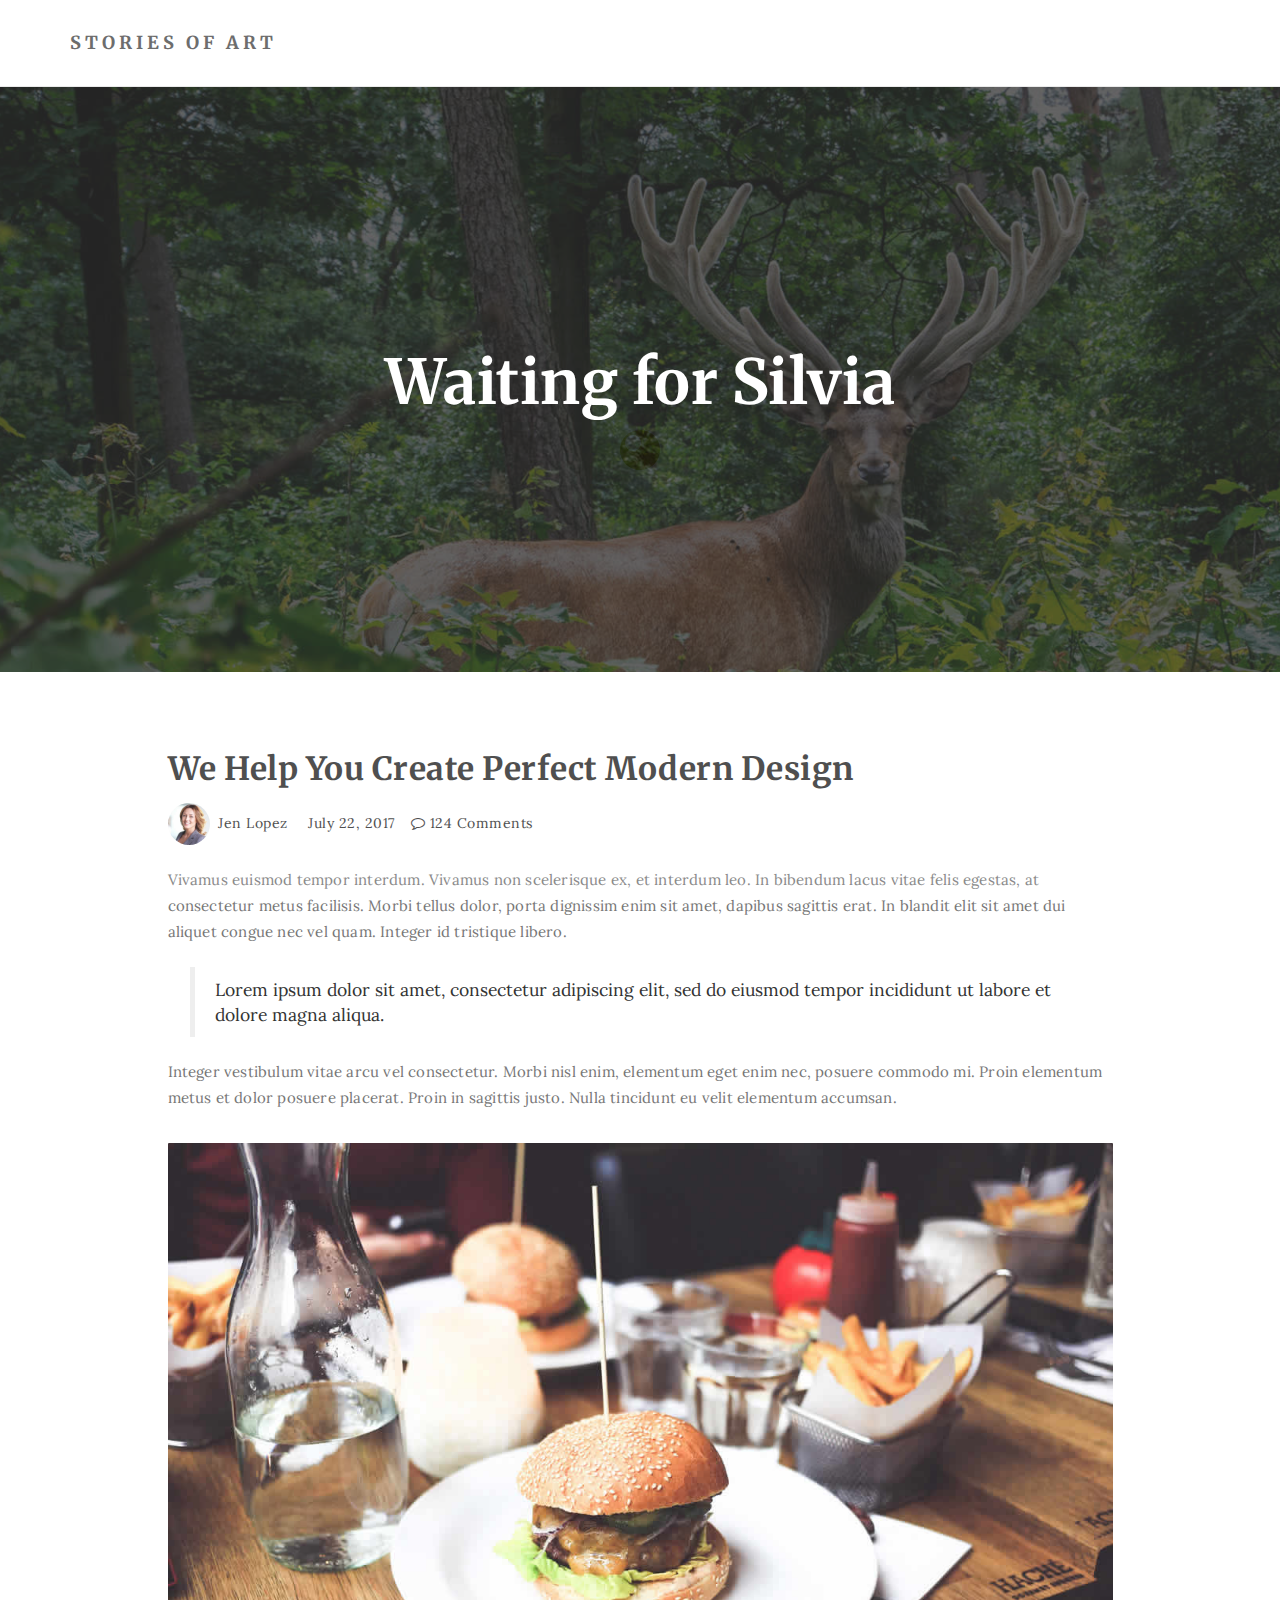
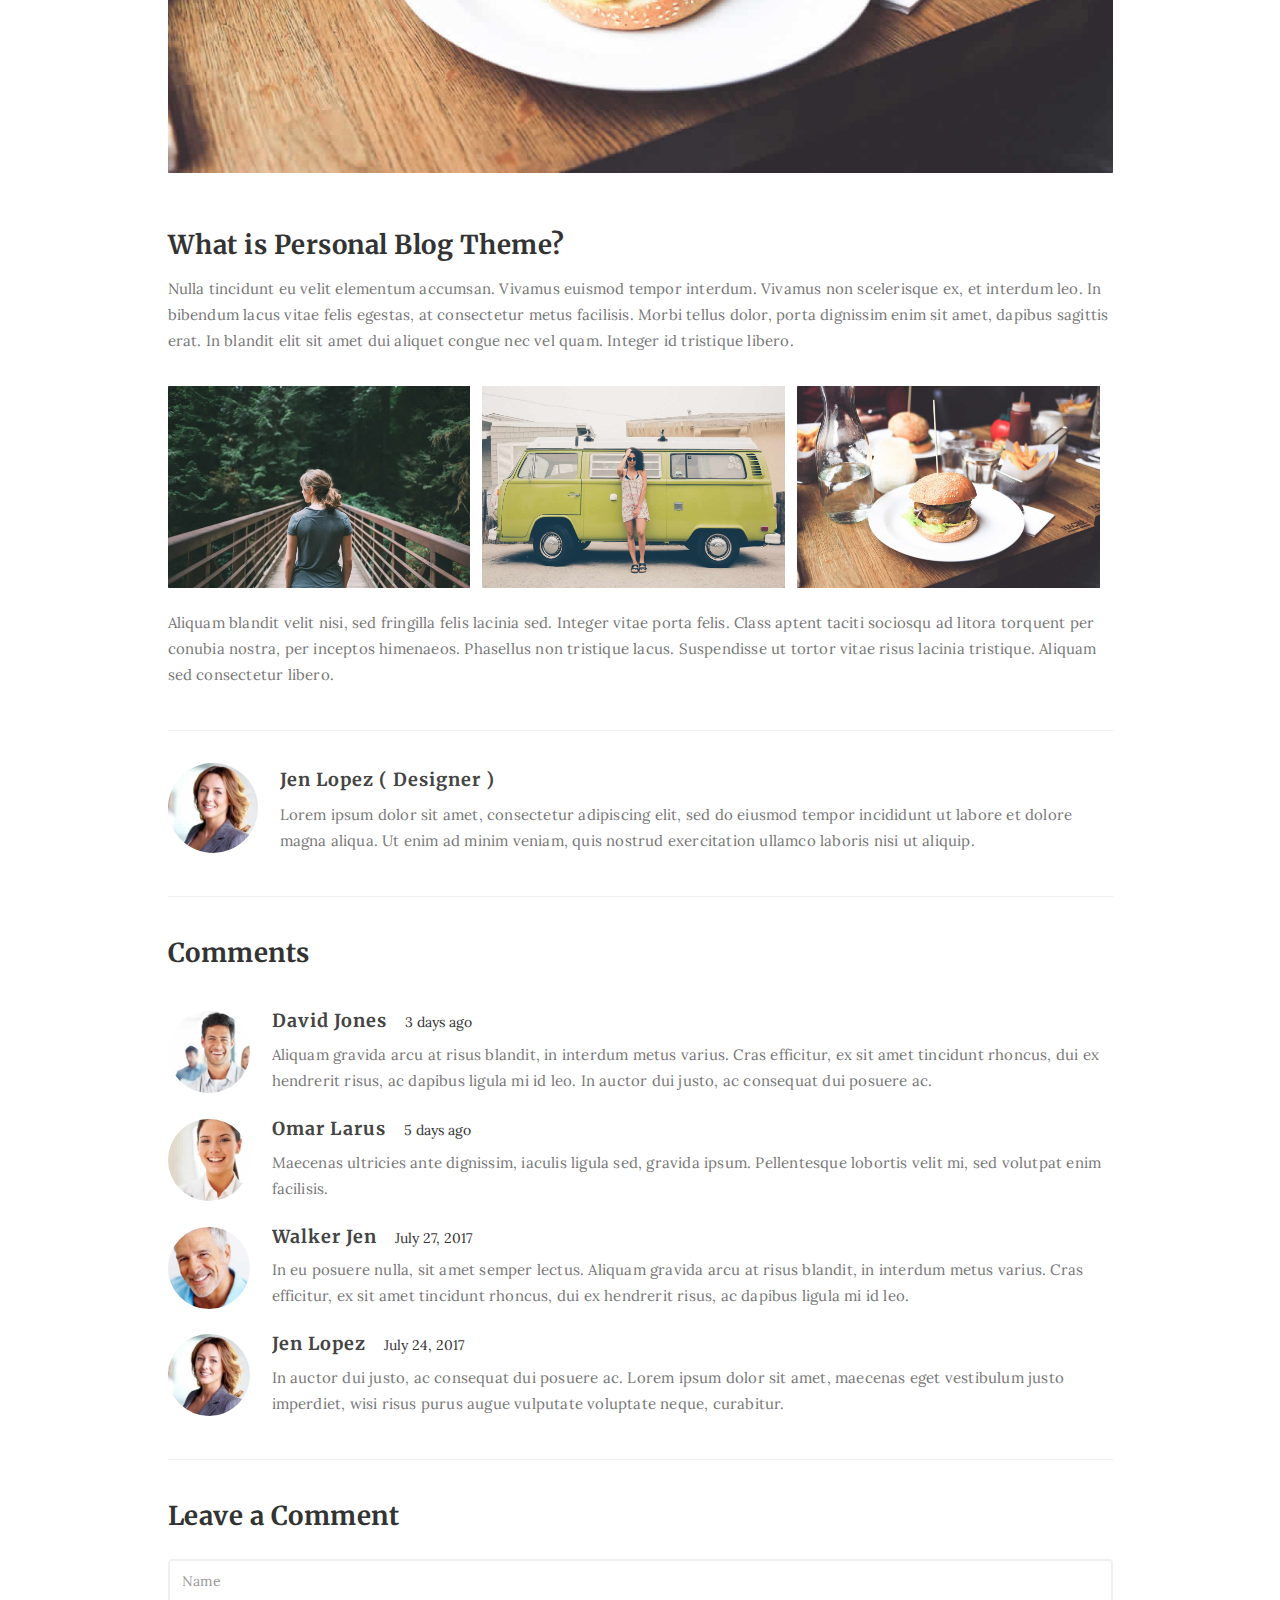
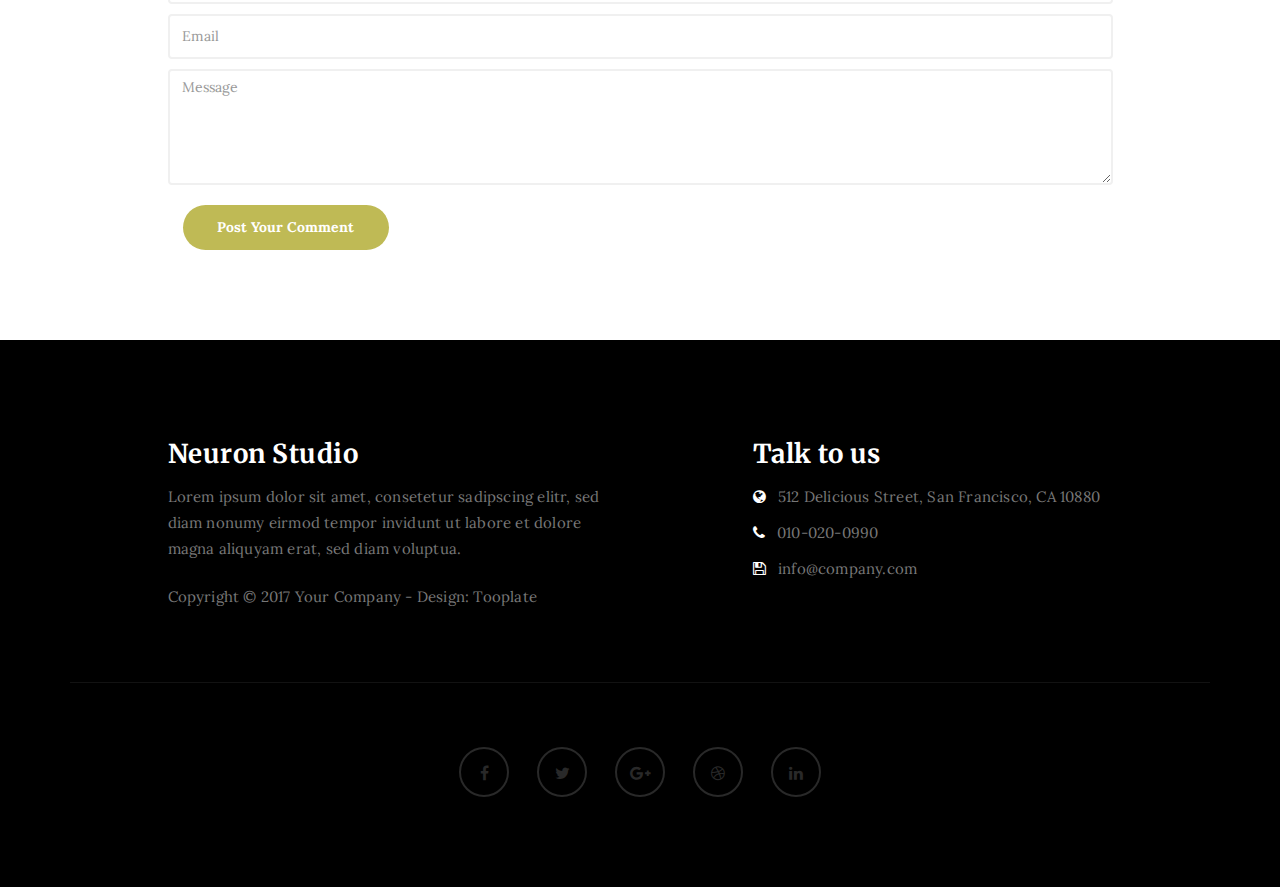
==== waiting-for-silvia.html @ 5ae66670 "Add files via upload" ====
<!DOCTYPE html>
<html lang="en">
<head>

    <meta charset="UTF-8">
    <meta http-equiv="X-UA-Compatible" content="IE=Edge">
    <meta name="description" content="">
    <meta name="keywords" content="painting, art, stories of art, oil painting, acrylic">
    <meta name="author" content="">
    <meta name="viewport" content="width=device-width, initial-scale=1, maximum-scale=1">

    <title>Stories of art - Painting</title>

    <link rel="stylesheet" href="css/bootstrap.min.css">
    <link rel="stylesheet" href="css/font-awesome.min.css">

    <!-- Main css -->
    <link rel="stylesheet" href="css/style.css">
    <link href="https://fonts.googleapis.com/css?family=Lora|Merriweather:300,400" rel="stylesheet">

</head>
<body>

<!-- PRE LOADER -->

<div class="preloader">
    <div class="sk-spinner sk-spinner-wordpress">
        <span class="sk-inner-circle"></span>
    </div>
</div>

<!-- Navigation section  -->

<div class="navbar navbar-default navbar-static-top" role="navigation">
    <div class="container">

        <div class="navbar-header">
            <button class="navbar-toggle" data-toggle="collapse" data-target=".navbar-collapse">
                <span class="icon icon-bar"></span>
                <span class="icon icon-bar"></span>
                <span class="icon icon-bar"></span>
            </button>
            <a href="index.html" class="navbar-brand">Stories of art</a>
        </div>
        <!--
       <div class="collapse navbar-collapse">
           <ul class="nav navbar-nav navbar-right">
               <li class="active"><a href="index.html">Home</a></li>
               <li><a href="about.html">About</a></li>
               <li><a href="gallery.html">Gallery</a></li>
               <li><a href="contact.html">Contact</a></li>
           </ul>
       </div>
         -->
    </div>
</div>

<!-- Home Section -->

<section id="home" class="main-single-post parallax-section painting-1-image">
    <div class="overlay"></div>
    <div class="container">
        <div class="row">

            <div class="col-md-12 col-sm-12">
                <h1>Waiting for Silvia</h1>
            </div>

        </div>
    </div>
</section>

<!-- Blog Single Post Section -->

<section id="blog-single-post">
    <div class="container">
        <div class="row">

            <div class="col-md-offset-1 col-md-10 col-sm-12">
                <div class="blog-single-post-thumb">


                    <div class="blog-post-title">
                        <h2>We Help You Create Perfect Modern Design</a></h2>
                    </div>

                    <div class="blog-post-format">
                        <span><a href="#"><img src="images/author-image1.jpg" class="img-responsive img-circle"> Jen Lopez</a></span>
                        <span><i class="fa fa-date"></i> July 22, 2017</span>
                        <span><a href="#"><i class="fa fa-comment-o"></i> 124 Comments</a></span>
                    </div>

                    <div class="blog-post-des">
                        <p>Vivamus euismod tempor interdum. Vivamus non scelerisque ex, et interdum leo. In bibendum lacus vitae felis egestas, at consectetur metus facilisis. Morbi tellus dolor, porta dignissim enim sit amet, dapibus sagittis erat. In blandit elit sit amet dui aliquet congue nec vel quam. Integer id tristique libero.</p>
                        <blockquote>Lorem ipsum dolor sit amet, consectetur adipiscing elit, sed do eiusmod tempor incididunt ut labore et dolore magna aliqua. </blockquote>
                        <p>Integer vestibulum vitae arcu vel consectetur. Morbi nisl enim, elementum eget enim nec, posuere commodo mi. Proin elementum metus et dolor posuere placerat. Proin in sagittis justo. Nulla tincidunt eu velit elementum accumsan.</p>

                        <div class="blog-post-image">
                            <img src="images/blog-image3.jpg" class="img-responsive" alt="Blog Image 3">
                        </div>

                        <h3>What is Personal Blog Theme?</h3>
                        <p>Nulla tincidunt eu velit elementum accumsan. Vivamus euismod tempor interdum. Vivamus non scelerisque ex, et interdum leo. In bibendum lacus vitae felis egestas, at consectetur metus facilisis. Morbi tellus dolor, porta dignissim enim sit amet, dapibus sagittis erat. In blandit elit sit amet dui aliquet congue nec vel quam. Integer id tristique libero.</p>
                    </div>



                    <div class="blog-single-post-image">
                        <div class="col-md-4 col-sm-4">
                            <img src="images/blog-image1.jpg" class="img-responsive" alt="Blog Image 1">
                        </div>
                        <div class="col-md-4 col-sm-4">
                            <img src="images/blog-image2.jpg" class="img-responsive" alt="Blog Image 2">
                        </div>
                        <div class="col-md-4 col-sm-4">
                            <img src="images/blog-image3.jpg" class="img-responsive" alt="Blog Image 3">
                        </div>
                    </div>
                    <p>Aliquam blandit velit nisi, sed fringilla felis lacinia sed. Integer vitae porta felis. Class aptent taciti sociosqu ad litora torquent per conubia nostra, per inceptos himenaeos. Phasellus non tristique lacus. Suspendisse ut tortor vitae risus lacinia tristique. Aliquam sed consectetur libero.</p>

                    <div class="blog-author">
                        <div class="media">
                            <div class="media-object pull-left">
                                <img src="images/author-image1.jpg" class="img-circle img-responsive" alt="blog">
                            </div>
                            <div class="media-body">
                                <h3 class="media-heading"><a href="#">Jen Lopez ( Designer )</a></h3>
                                <p>Lorem ipsum dolor sit amet, consectetur adipiscing elit, sed do eiusmod tempor incididunt ut labore et dolore magna aliqua. Ut enim ad minim veniam, quis nostrud exercitation ullamco laboris nisi ut aliquip.</p>
                            </div>
                        </div>
                    </div>

                    <div class="blog-comment">
                        <h3>Comments</h3>
                        <div class="media">
                            <div class="media-object pull-left">
                                <img src="images/comment-image1.jpg" class="img-responsive img-circle" alt="Blog Image 11">
                            </div>
                            <div class="media-body">
                                <h3 class="media-heading">David Jones</h3>
                                <span>3 days ago</span>
                                <p>Aliquam gravida arcu at risus blandit, in interdum metus varius. Cras efficitur, ex sit amet tincidunt rhoncus, dui ex hendrerit risus, ac dapibus ligula mi id leo. In auctor dui justo, ac consequat dui posuere ac.</p>
                            </div>
                        </div>
                        <div class="media">
                            <div class="media-object pull-left">
                                <img src="images/comment-image2.jpg" class="img-responsive img-circle" alt="Blog Image 22">
                            </div>
                            <div class="media-body">
                                <h3 class="media-heading">Omar Larus</h3>
                                <span>5 days ago</span>
                                <p>Maecenas ultricies ante dignissim, iaculis ligula sed, gravida ipsum. Pellentesque lobortis velit mi, sed volutpat enim facilisis.</p>
                            </div>
                        </div>
                        <div class="media">
                            <div class="media-object pull-left">
                                <img src="images/author-image2.jpg" class="img-responsive img-circle" alt="Blog Image 33">
                            </div>
                            <div class="media-body">
                                <h3 class="media-heading">Walker Jen</h3>
                                <span>July 27, 2017</span>
                                <p>In eu posuere nulla, sit amet semper lectus. Aliquam gravida arcu at risus blandit, in interdum metus varius. Cras efficitur, ex sit amet tincidunt rhoncus, dui ex hendrerit risus, ac dapibus ligula mi id leo.</p>
                            </div>
                        </div>
                        <div class="media">
                            <div class="media-object pull-left">
                                <img src="images/author-image1.jpg" class="img-responsive img-circle" alt="Blog Image 44">
                            </div>
                            <div class="media-body">
                                <h3 class="media-heading">Jen Lopez</h3>
                                <span>July 24, 2017</span>
                                <p>In auctor dui justo, ac consequat dui posuere ac. Lorem ipsum dolor sit amet, maecenas eget vestibulum justo imperdiet, wisi risus purus augue vulputate voluptate neque, curabitur.</p>
                            </div>
                        </div>
                    </div>

                    <div class="blog-comment-form">
                        <h3>Leave a Comment</h3>
                        <form action="#" method="post">
                            <input type="text" class="form-control" placeholder="Name" name="name" required>
                            <input type="email" class="form-control" placeholder="Email" name="email" required>
                            <textarea name="message" rows="5" class="form-control" id="message" placeholder="Message" message="message" required="required"></textarea>
                            <div class="col-md-3 col-sm-4">
                                <input name="submit" type="submit" class="form-control" id="submit" value="Post Your Comment">
                            </div>
                        </form>
                    </div>
                </div>
            </div>
        </div>
</section>

<!-- Footer Section -->

<footer>
    <div class="container">
        <div class="row">

            <div class="col-md-5 col-md-offset-1 col-sm-6">
                <h3>Neuron Studio</h3>
                <p>Lorem ipsum dolor sit amet, consetetur sadipscing elitr, sed diam nonumy eirmod tempor invidunt ut labore et dolore magna aliquyam erat, sed diam voluptua.</p>
                <div class="footer-copyright">
                    <p>Copyright &copy; 2017 Your Company - Design: Tooplate</p>
                </div>
            </div>

            <div class="col-md-4 col-md-offset-1 col-sm-6">
                <h3>Talk to us</h3>
                <p><i class="fa fa-globe"></i> 512 Delicious Street, San Francisco, CA 10880</p>
                <p><i class="fa fa-phone"></i> 010-020-0990</p>
                <p><i class="fa fa-save"></i> info@company.com</p>
            </div>

            <div class="clearfix col-md-12 col-sm-12">
                <hr>
            </div>

            <div class="col-md-12 col-sm-12">
                <ul class="social-icon">
                    <li><a href="#" class="fa fa-facebook"></a></li>
                    <li><a href="#" class="fa fa-twitter"></a></li>
                    <li><a href="#" class="fa fa-google-plus"></a></li>
                    <li><a href="#" class="fa fa-dribbble"></a></li>
                    <li><a href="#" class="fa fa-linkedin"></a></li>
                </ul>
            </div>

        </div>
    </div>
</footer>

<!-- Back top -->
<a href="#back-top" class="go-top"><i class="fa fa-angle-up"></i></a>

<!-- SCRIPTS -->

<script src="js/jquery.js"></script>
<script src="js/bootstrap.min.js"></script>
<script src="js/jquery.parallax.js"></script>
<script src="js/custom.js"></script>

</body>
</html>
---- css/style.css ----
/*

Template 2085 Neuron

http://www.tooplate.com/view/2085-neuron

*/

body {
		background: #ffffff;
    font-family: 'Lora', serif;
    font-style: normal;
		font-weight: 300;
    overflow-x: hidden;
}


/*---------------------------------------
    Typorgraphy              
-----------------------------------------*/

h1,h2,h3,h4,h5,h6 {
  font-family: 'Merriweather', serif;
  font-style: normal;
  font-weight: bold;
  letter-spacing: 0.5px;
}

h1 {
    font-size: 62px;
    padding-bottom: 14px;
    margin-bottom: 0px;
}

h2 {
  font-size: 32px;
}

h2,h3 {
  padding-bottom: 6px;
}

h3 {
  font-size: 26px;
}

h4 {
  color: #666;
  font-size: 12px;
  font-weight: normal;
  letter-spacing: 2px;
}

p {
    color: #777;
    font-size: 15px;
    font-weight: 300;
    line-height: 26px;
    letter-spacing: 0.2px;
}

.btn-success:focus {
  background-color: #000;
  border-color: transparent;
}


/*---------------------------------------
    General               
-----------------------------------------*/

html{
  -webkit-font-smoothing: antialiased;
}

a {
  color: #4d638c;
  -webkit-transition: 0.5s;
  -o-transition: 0.5s;
  transition: 0.5s;
  text-decoration: none !important;
}
a:hover, a:active, a:focus {
  color: #4d638c;
  outline: none;
}

* {
  -webkit-box-sizing: border-box;
  -moz-box-sizing: border-box;
  box-sizing: border-box;
}

*:before,
*:after {
  -webkit-box-sizing: border-box;
  -moz-box-sizing: border-box;
  box-sizing: border-box;
}

#about, 
#gallery,
#contact,
#blog, 
#blog-single-post {
  padding-top: 60px;
  padding-bottom: 80px;
}

.main-about,
.main-single-post,
.main-gallery,
.main-contact {
  height: 65vh;
}

.overlay {
  background: rgba(0,0,0,0.7 );
  width: 100%;
  height: 100vh;
  position: absolute;
  top: 0;
  left: 0;
  right: 0;
  bottom: 0;
}

.parallax-section {
  background-attachment: fixed !important;
  background-size: cover !important;
  overflow: hidden;
}


/*---------------------------------------
    Preloader section              
-----------------------------------------*/

.preloader {
  position: fixed;
  top: 0;
  left: 0;
  width: 100%;
  height: 100%;
  z-index: 99999;
  display: flex;
  flex-flow: row nowrap;
  justify-content: center;
  align-items: center;
  background: none repeat scroll 0 0 #ffffff;
}

.sk-spinner-wordpress.sk-spinner {
  background-color: #bfba55;
  width: 40px;
  height: 40px;
  border-radius: 40px;
  position: relative;
  -webkit-animation: sk-innerCircle 1s linear infinite;
  animation: sk-innerCircle 1s linear infinite; 
}

.sk-spinner-wordpress .sk-inner-circle {
  display: block;
  background-color: #ffffff;
  width: 16px;
  height: 16px;
  position: absolute;
  border-radius: 8px;
  top: 5px;
  left: 5px; 
}

@-webkit-keyframes sk-innerCircle {
  0% {
    -webkit-transform: rotate(0);
            transform: rotate(0); }

  100% {
    -webkit-transform: rotate(360deg);
            transform: rotate(360deg); } }

@keyframes sk-innerCircle {
  0% {
    -webkit-transform: rotate(0);
            transform: rotate(0); }

  100% {
    -webkit-transform: rotate(360deg);
            transform: rotate(360deg); } }



/*---------------------------------------
    Main Navigation             
-----------------------------------------*/

.navbar-default {
    background: #ffffff;
    margin: 0 !important;
    padding: 18px 0;
}

.navbar-default .navbar-brand {
  color: #555;
  font-family: 'Merriweather', serif;
  font-weight: bold;
  text-transform: uppercase;
  letter-spacing: 4px;
  margin: 0;
}

.navbar-default .navbar-nav li a {
    color: #777;
    font-size: 16px;
    letter-spacing: 1px;
    -webkit-transition: all 0.4s ease-in-out;
    transition: all 0.4s ease-in-out;
    padding-right: 22px;
    padding-left: 22px;
}

.navbar-default .navbar-nav > li a:hover {
    color: #bfba55 !important;
}

.navbar-default .navbar-nav > li > a:hover,
.navbar-default .navbar-nav > li > a:focus {
    color: #606066;
    background-color: transparent;
}

.navbar-default .navbar-nav li a:hover,
 .navbar-default .navbar-nav .active > a {
    color: #bfba55;
  }

.navbar-default .navbar-nav > .active > a,
.navbar-default .navbar-nav > .active > a:hover,
.navbar-default .navbar-nav > .active > a:focus {
    color: #bfba55;
    background-color: transparent;
}

.navbar-default .navbar-toggle {
     border: none;
     padding-top: 10px;
  }

.navbar-default .navbar-toggle .icon-bar {
    background: #bfba55;
    border-color: transparent;
  }

.navbar-default .navbar-toggle:hover,
.navbar-default .navbar-toggle:focus { 
  background-color: transparent;
}



/*---------------------------------------
    Home section              
-----------------------------------------*/

#home {
    background-size: cover;
    background-position: center center;
    color: #ffffff;
    display: -webkit-box;
    display: -webkit-flex;
     display: -ms-flexbox;
    display: flex;
    -webkit-box-align: center;
    -webkit-align-items: center;
    -ms-flex-align: center;
     align-items: center;
    position: relative;
    text-align: center;
}

.main-home {
  background: url('../images/home-bg.jpeg') no-repeat;
  height: 100vh;
}

.main-about {
  background: url('../images/about-bg.jpg') no-repeat;
}

.main-single-post {
  background: url('../images/single-post-bg.jpg') no-repeat;
}

.main-gallery {
  background: url('../images/gallery-bg.jpg') no-repeat;
}

.main-contact {
  background: url('../images/contact-bg.jpg') no-repeat;
}

#particles-js {
  position: absolute;
  width: 100%;
  height: 100vh;
  top: 0;
  left: 0;
}

#home h4 {
  color: #bfba55;
}

#home .btn {
  background: #ffffff;
  border: 2px solid #ffffff;
  border-radius: 100px;
  color: #444;
  font-family: 'Merriweather', serif;
  font-size: 10px;
  font-weight: bold;
  letter-spacing: 2px;
  text-transform: uppercase;
  padding: 13px 22px;
  margin-top: 42px;
  transition: all 0.4s ease-in-out;
}

#home .btn:hover {
  background: transparent;
  border-color: #ffffff;
  color: #ffffff;
}



/*---------------------------------------
   About section              
-----------------------------------------*/

#about .col-md-6 {
  padding-top: 22px;
  padding-bottom: 32px;
}

#about .col-md-6 img {
  padding: 22px 0px 22px 22px;
}

#about .col-md-4 {
  padding-bottom: 32px;
}

#about .col-md-4 img {
  padding-top: 12px;
}



/*---------------------------------------
   Gallery section              
-----------------------------------------*/

#gallery span {
  display: block;
  padding-bottom: 32px;
}

#gallery .col-md-6 {
  padding-left: 0px;
  padding-right: 0px;
}

#gallery .gallery-thumb {
  background-color: #ffffff;
  box-shadow: 0px 1px 2px 0px rgba(90, 91, 95, 0.15);
  cursor: pointer;
  display: block;
  position: relative;
  top: 0px;
  transition: all 0.4s ease-in-out;
}

#gallery .gallery-thumb:hover {
  box-shadow: 0px 16px 22px 0px rgba(90, 91, 95, 0.3);
  top: -5px;
}

#gallery .gallery-thumb img {
  width: 100%;
}

#gallery .col-md-12 p {
  padding-top: 22px;
  text-align: center;
}



/*---------------------------------------
   Contact section              
-----------------------------------------*/

#contact .col-md-4 {
  padding-left: 0px;
}

#contact .col-md-12 {
  padding-left: 0;
}

#contact form {
  padding-top: 32px;
}

#contact .form-control {
  border: 2px solid #f0f0f0;
  box-shadow: none;
  margin-top: 10px;
  margin-bottom: 10px;
  transition: all 0.4s ease-in-out;
}

#contact .form-control:hover {
  border-color: #555;
}

#contact input {
  height: 50px;
}

#contact input[type="submit"] {
  background: #bfba55;
  border-radius: 100px;
  border: none;
  color: #ffffff;
  font-weight: bold;
  transition: all 0.4s ease-in-out;
}

#contact input[type="submit"]:hover {
  background: #333;
}



/*---------------------------------------
   Blog section              
-----------------------------------------*/

.blog-post-thumb {
  border-bottom: 1px solid #f0f0f0;
  padding-top: 32px;
  padding-bottom: 62px;
  margin-bottom: 32px;
}

.blog-post-thumb:last-child {
  border-bottom: 0px;
  padding-bottom: 32px;
  margin-bottom: 0px;
}

.blog-post-image,
.blog-post-video {
  padding-top: 22px;
  padding-bottom: 22px;
  width: 100%;
}

#about img,
.blog-post-image img {
  border-radius: 1px;
}

.blog-post-title a {
  color: #222;
}

.blog-post-title a:hover {
  color: #bfba55;
}

.blog-post-format {
  padding-bottom: 22px;
}

.blog-post-format span {
  letter-spacing: 0.5px;
  padding-right: 12px;
}

.blog-post-format span a {
  color: #333;
}

.blog-post-format span img {
  display: inline-block;
  width: 42px;
  margin-right: 4px;
}

.blog-post-des blockquote {
  margin: 22px;
}

.blog-post-des .btn {
  border-radius: 100px;
  color: #777;
  font-weight: bold;
  letter-spacing: 1px;
  padding: 14px 28px;
  margin-top: 26px;
  transition: all 0.4s ease-in-out;
}

.blog-post-des .btn:hover {
  background: #bfba55;
  border-color: transparent;
  color: #ffffff;
}

.blog-author {
  border-top: 1px solid #f0f0f0;
  border-bottom: 1px solid #f0f0f0;
  padding-top: 32px;
  padding-bottom: 32px;
  margin-top: 42px;
  margin-bottom: 42px;
}

.blog-author .media img {
  display: inline-block;
  width: 90px;
  margin-right: 12px;
}

.blog-author .media a,
.blog-comment .media h3 {
  color: #444;
  font-size: 18px;
  letter-spacing: 1px;
}

.blog-comment {
  border-bottom: 1px solid #f0f0f0;
  padding-bottom: 32px;
  margin-bottom: 42px;
}

.blog-comment .media:nth-child(2) {
  padding-top: 22px;
}

.blog-comment .media img {
  width: 82px;
  margin-right: 12px;
}

.blog-comment .media h3 {
  display: inline-block;
  padding-right: 14px;
}


.blog-comment-form h3 {
  padding-bottom: 18px;
}

#about .col-md-6, #about .col-md-4,
.blog-comment-form .col-md-4 {
  padding-left: 0px;
}

.blog-comment-form .form-control {
  box-shadow: none;
  border: 2px solid #f0f0f0;
  margin-top: 10px;
  margin-bottom: 10px;
  transition: all 0.4s ease-in-out;
}

.blog-comment-form .form-control:hover {
  border-color: #555;
}

.blog-comment-form input {
  height: 45px;
}

.blog-comment-form input[type="submit"] {
  background: #bfba55;
  border-radius: 100px;
  border: none;
  color: #ffffff;
  font-weight: bold;
  transition: all 0.4s ease-in-out;
}

.blog-comment-form input[type="submit"]:hover {
  background: #333;
  border-color: transparent;
  color: #ffffff;
}



/*---------------------------------------
   Blog Single Post section              
-----------------------------------------*/

#blog-single-post .blog-single-post-image {
  padding-top: 22px;
}

#blog-single-post .blog-single-post-image .col-md-4 {
  padding-left: 0px;
  padding-right: 0px;
  padding-bottom: 22px;
}

#blog-single-post .blog-single-post-image img {
  border-radius: 1px;
  padding-right: 12px;
}

#blog-single-post .blog-post-des h3 {
  padding-top: 16px;
}



/*---------------------------------------
   Footer section              
-----------------------------------------*/

footer {
    background: #000;
    color: #ffffff;
    padding: 80px 0px;
    position: relative;
}

footer .col-md-4 .fa {
  color: #ffffff;
  padding-right: 8px;
}

footer hr {
  border-color: #121212;
  margin-top: 62px;
  margin-bottom: 42px;
}

footer .footer-copyright {
  padding-top: 12px;
}



/* Back top */
.go-top {
  background-color: #ffffff;
  box-shadow: 1px 1.732px 12px 0px rgba( 0, 0, 0, .14 ), 1px 1.732px 3px 0px rgba( 0, 0, 0, .12 );
  transition : all 1s ease;
  bottom: 2em;
  right: 2em;
  color: #333;
  font-size: 24px;
  display: none;
  position: fixed;
  text-decoration: none;
  width: 40px;
  height: 40px;
  line-height: 38px;
  text-align: center;
  border-radius: 100%;
}

.go-top:hover {
    background: #bfba55;
    color: #ffffff;
}



/*---------------------------------------
   Social icon             
-----------------------------------------*/

.social-icon {
    position: relative;
    padding: 0;
    margin: 0;
    text-align: center;
}

.social-icon li {
    display: inline-block;
    list-style: none;
}

.social-icon li a {
    border: 2px solid #292929;
    color: #292929;
    border-radius: 100px;
    cursor: pointer;
    font-size: 16px;
    text-decoration: none;
    transition: all 0.4s ease-in-out;
    width: 50px;
    height: 50px;
    line-height: 50px;
    text-align: center;
    vertical-align: middle;
    position: relative;
    margin: 22px 12px 10px 12px;
}

.social-icon li a:hover {
    border-color: #bfba55;
    color: #bfba55;
    transform: scale(1.1);
}



/*---------------------------------------
   Mobile Responsive         
-----------------------------------------*/

@media (max-width: 980px) {

  .main-about,
  .main-single-post,  
  .main-gallery,
  .main-contact {
    height: 35vh;
  }

}


@media (max-width: 768px) {

  h1 {
    font-size: 52px;
  }

  h2 {
    font-size: 26px;
  }

  #about .col-md-6 img {
    padding-left: 0px;
  }

  #blog-single-post .blog-single-post-image img {
    padding-bottom: 22px;
  }

  footer .col-md-4 {
    padding-top: 22px;
  }

}


@media (max-width: 650px) {

  h1 {
    font-size: 42px;
  }

  #about, #gallery,
  #contact,
  #blog, #blog-single-post {
    padding-top: 60px;
    padding-bottom: 60px;
  }

}
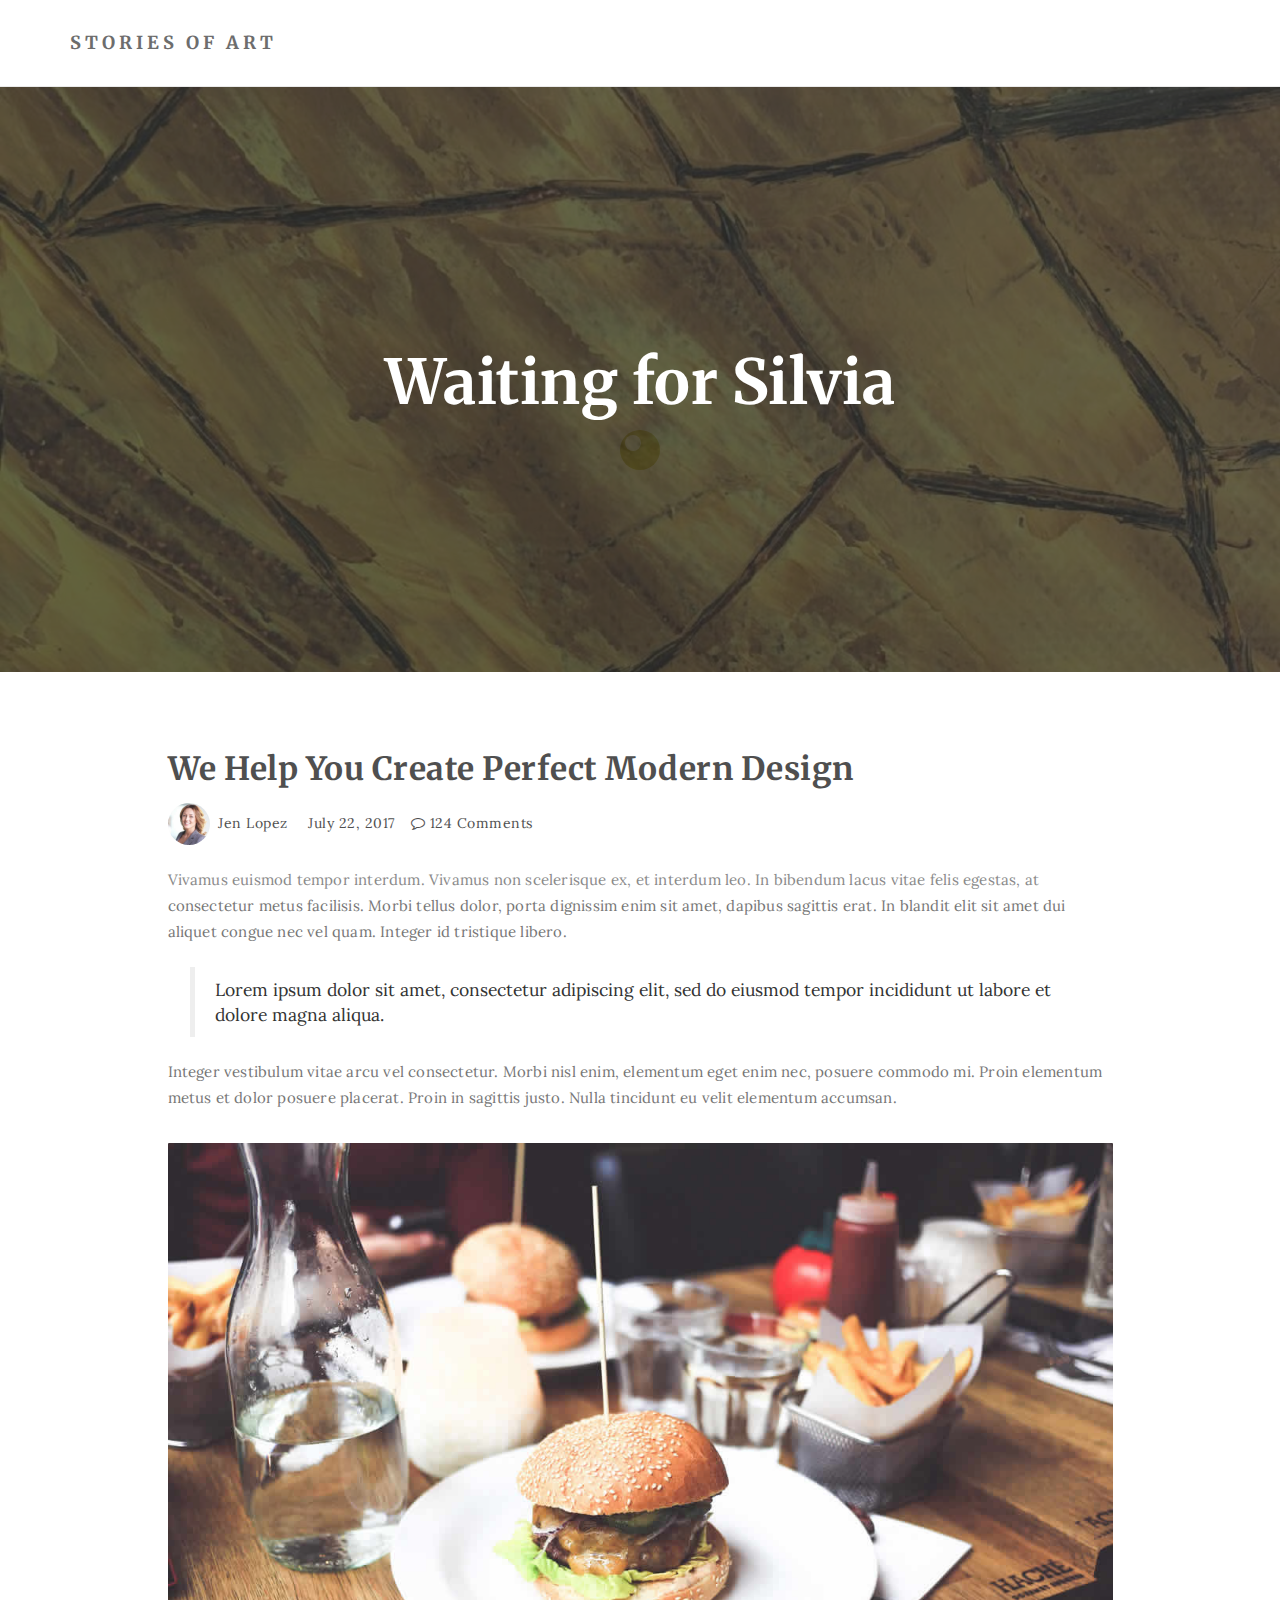
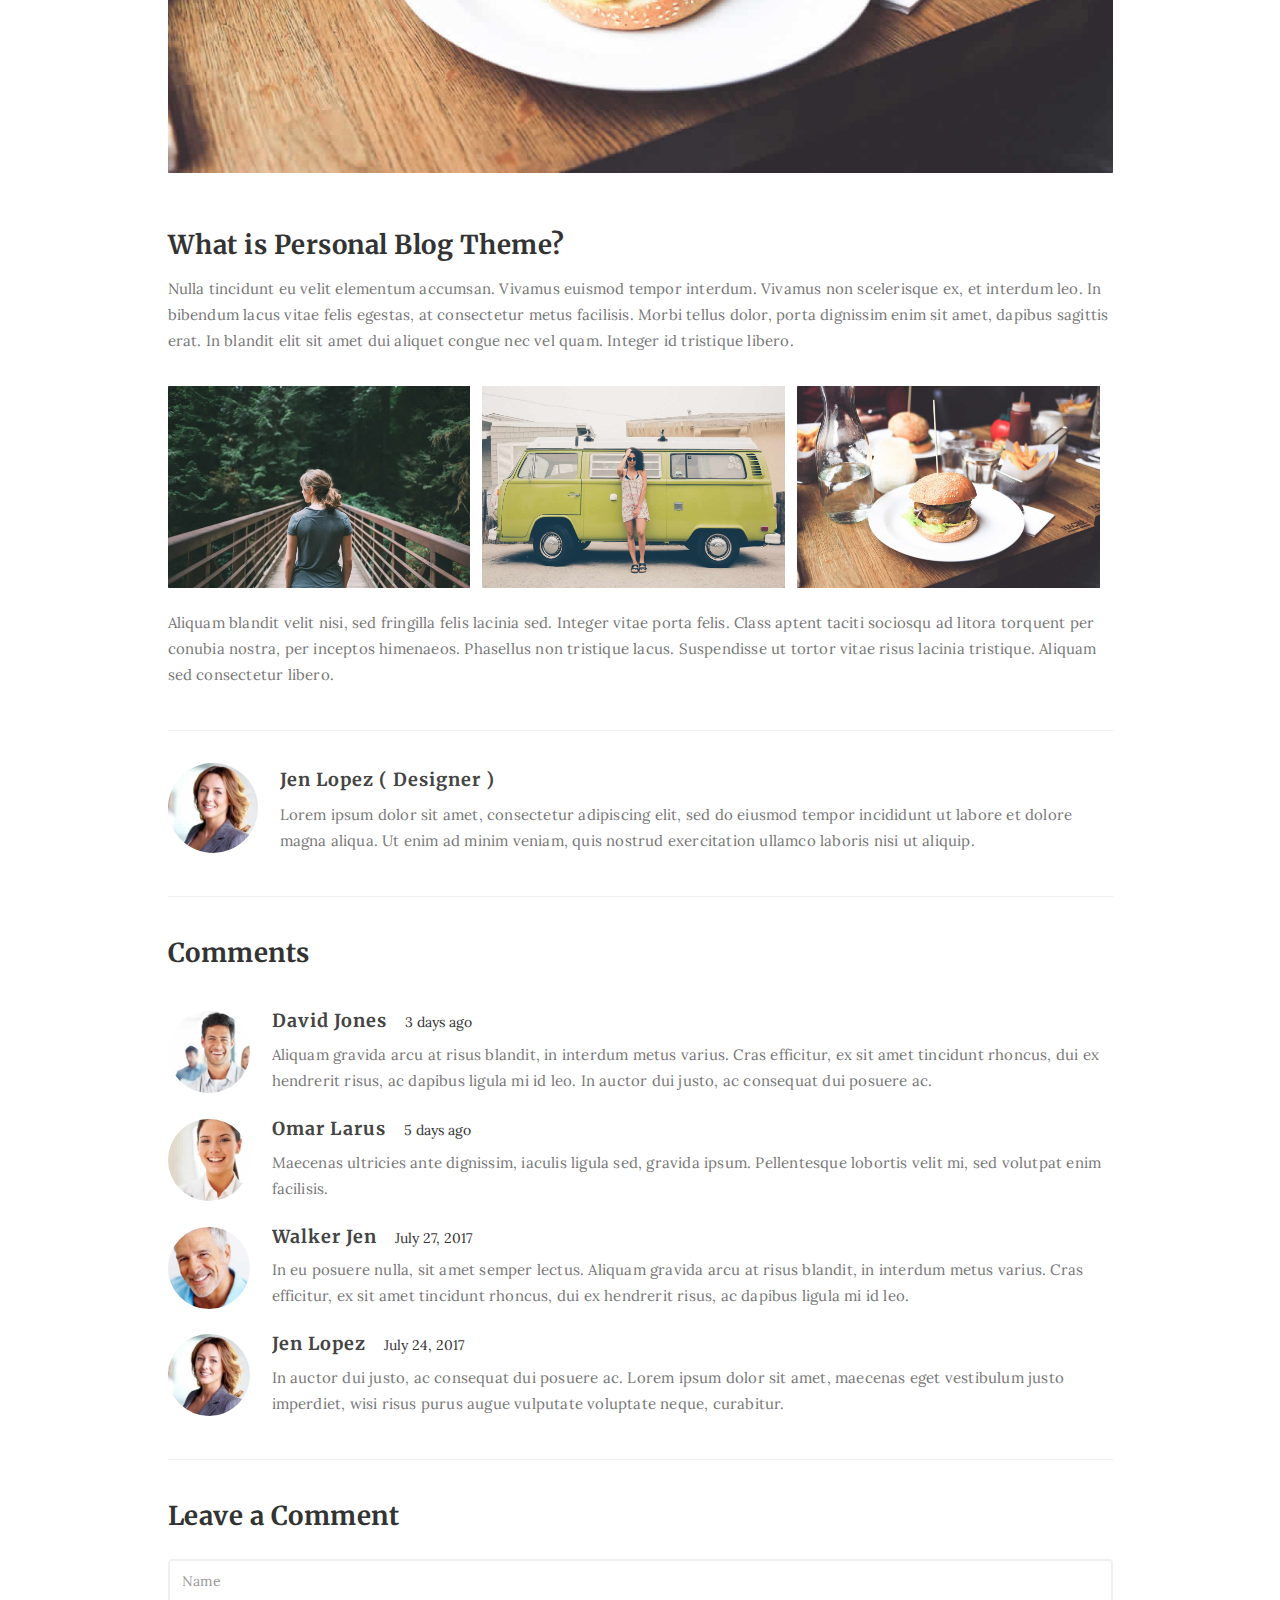
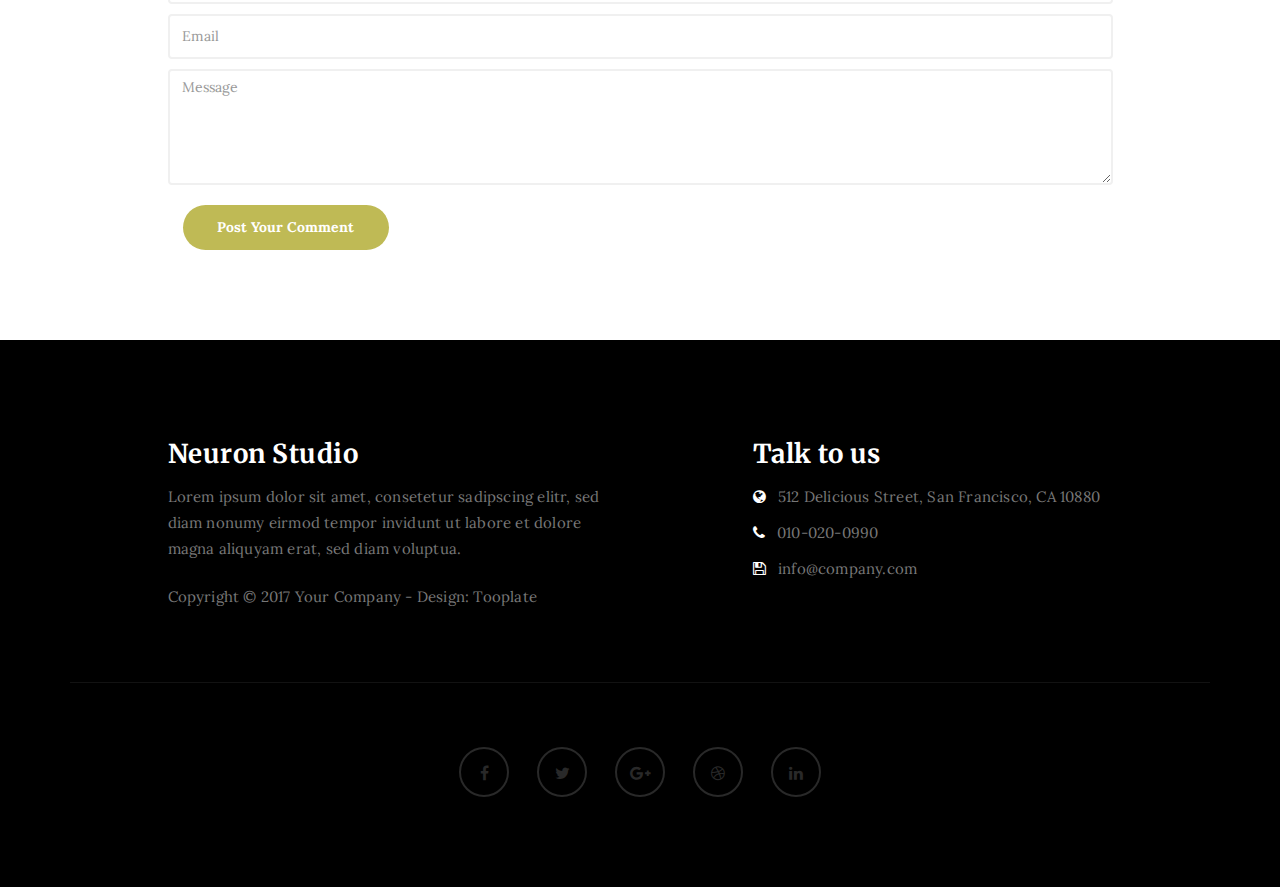
==== commit a7f2da43: "Add files via upload" ====
--- a/waiting-for-silvia.html
+++ b/waiting-for-silvia.html
@@ -16,6 +16,7 @@
 
     <!-- Main css -->
     <link rel="stylesheet" href="css/style.css">
+    <link rel="stylesheet" href="css/bstyle.css">
     <link href="https://fonts.googleapis.com/css?family=Lora|Merriweather:300,400" rel="stylesheet">
 
 </head>
--- a/css/bstyle.css
+++ b/css/bstyle.css
@@ -0,0 +1,22 @@
+.main-home {
+  height: 60vh;
+}
+
+#home .btn {
+    display: none;
+}
+
+#description p{
+    color: #999;
+    font-size: 18px;
+    line-height: 2;
+    font-family: 'Merriweather', serif;
+    font-weight: bold;
+    letter-spacing: 4px;
+    font-style: italic;
+    padding: 70px 0 0;
+}
+
+.painting-1-image {
+  background: url('../images/painting-1-single-post.jpg') no-repeat;
+}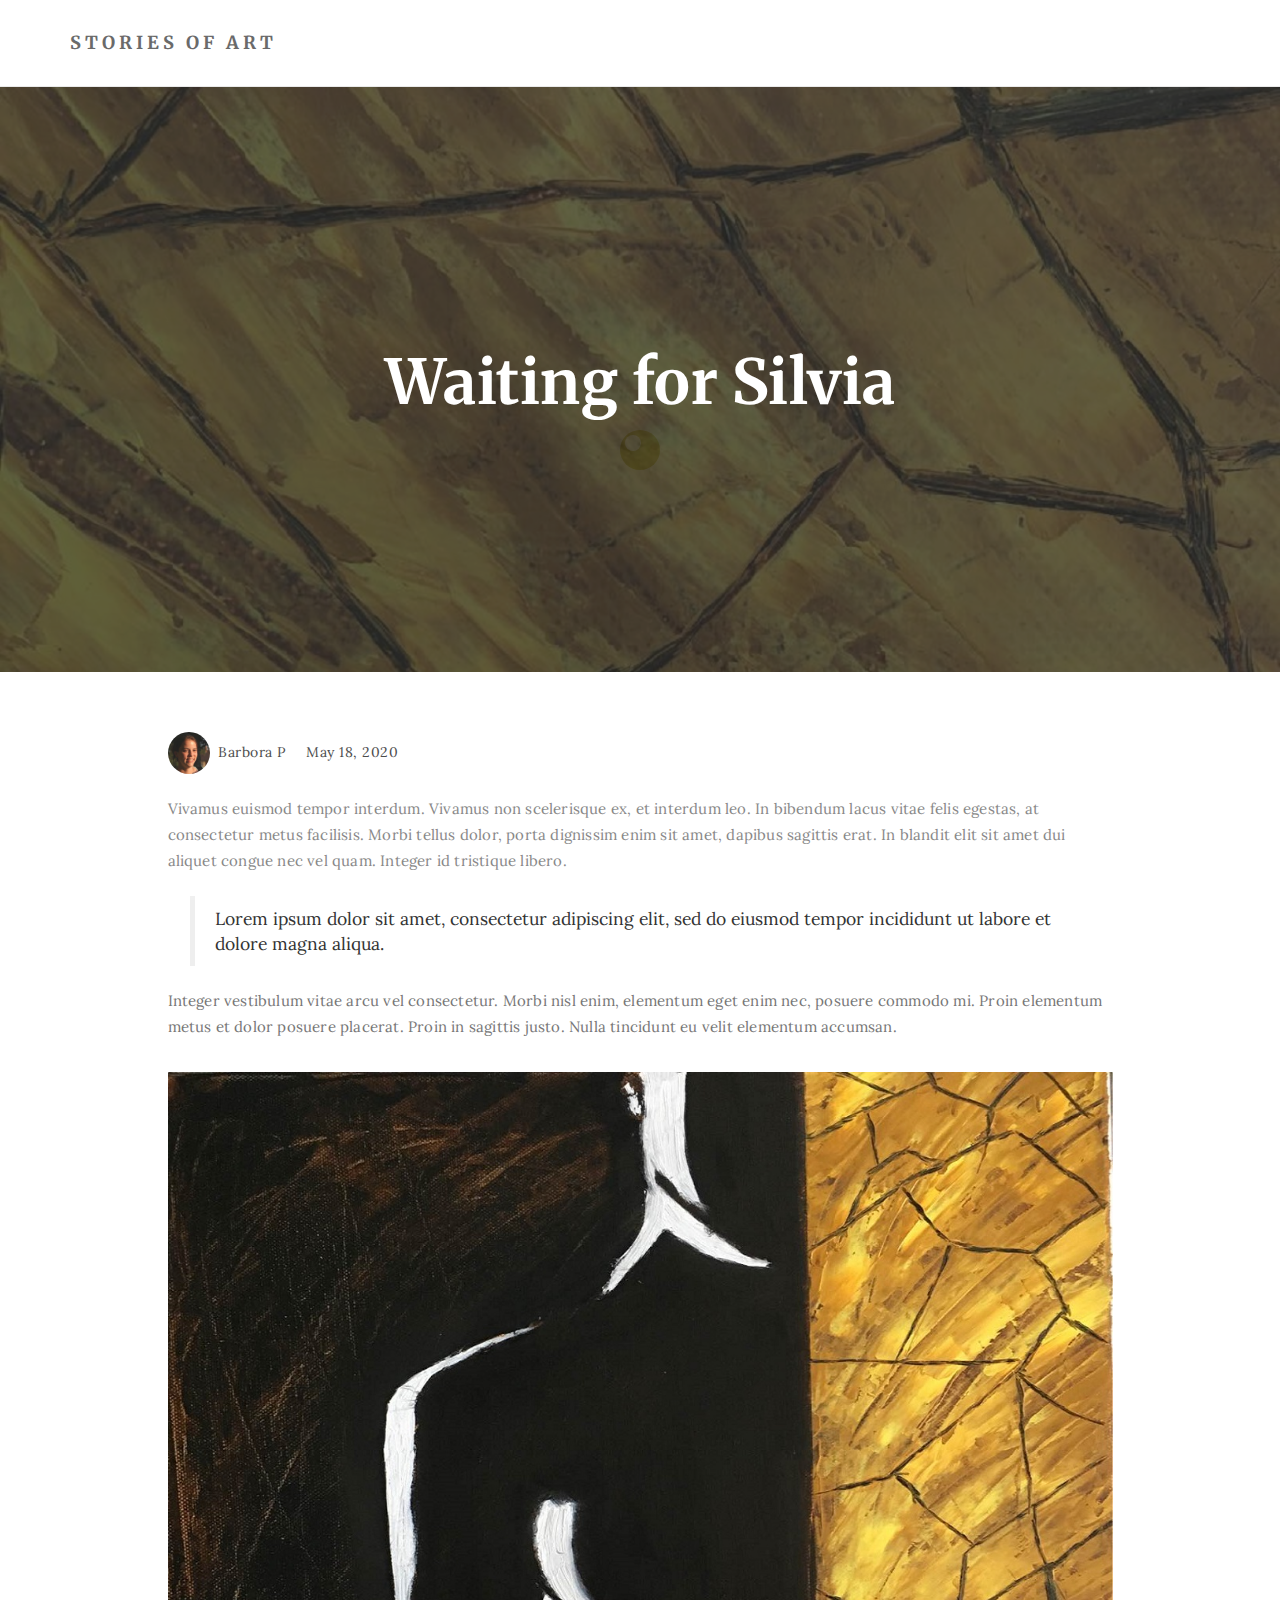
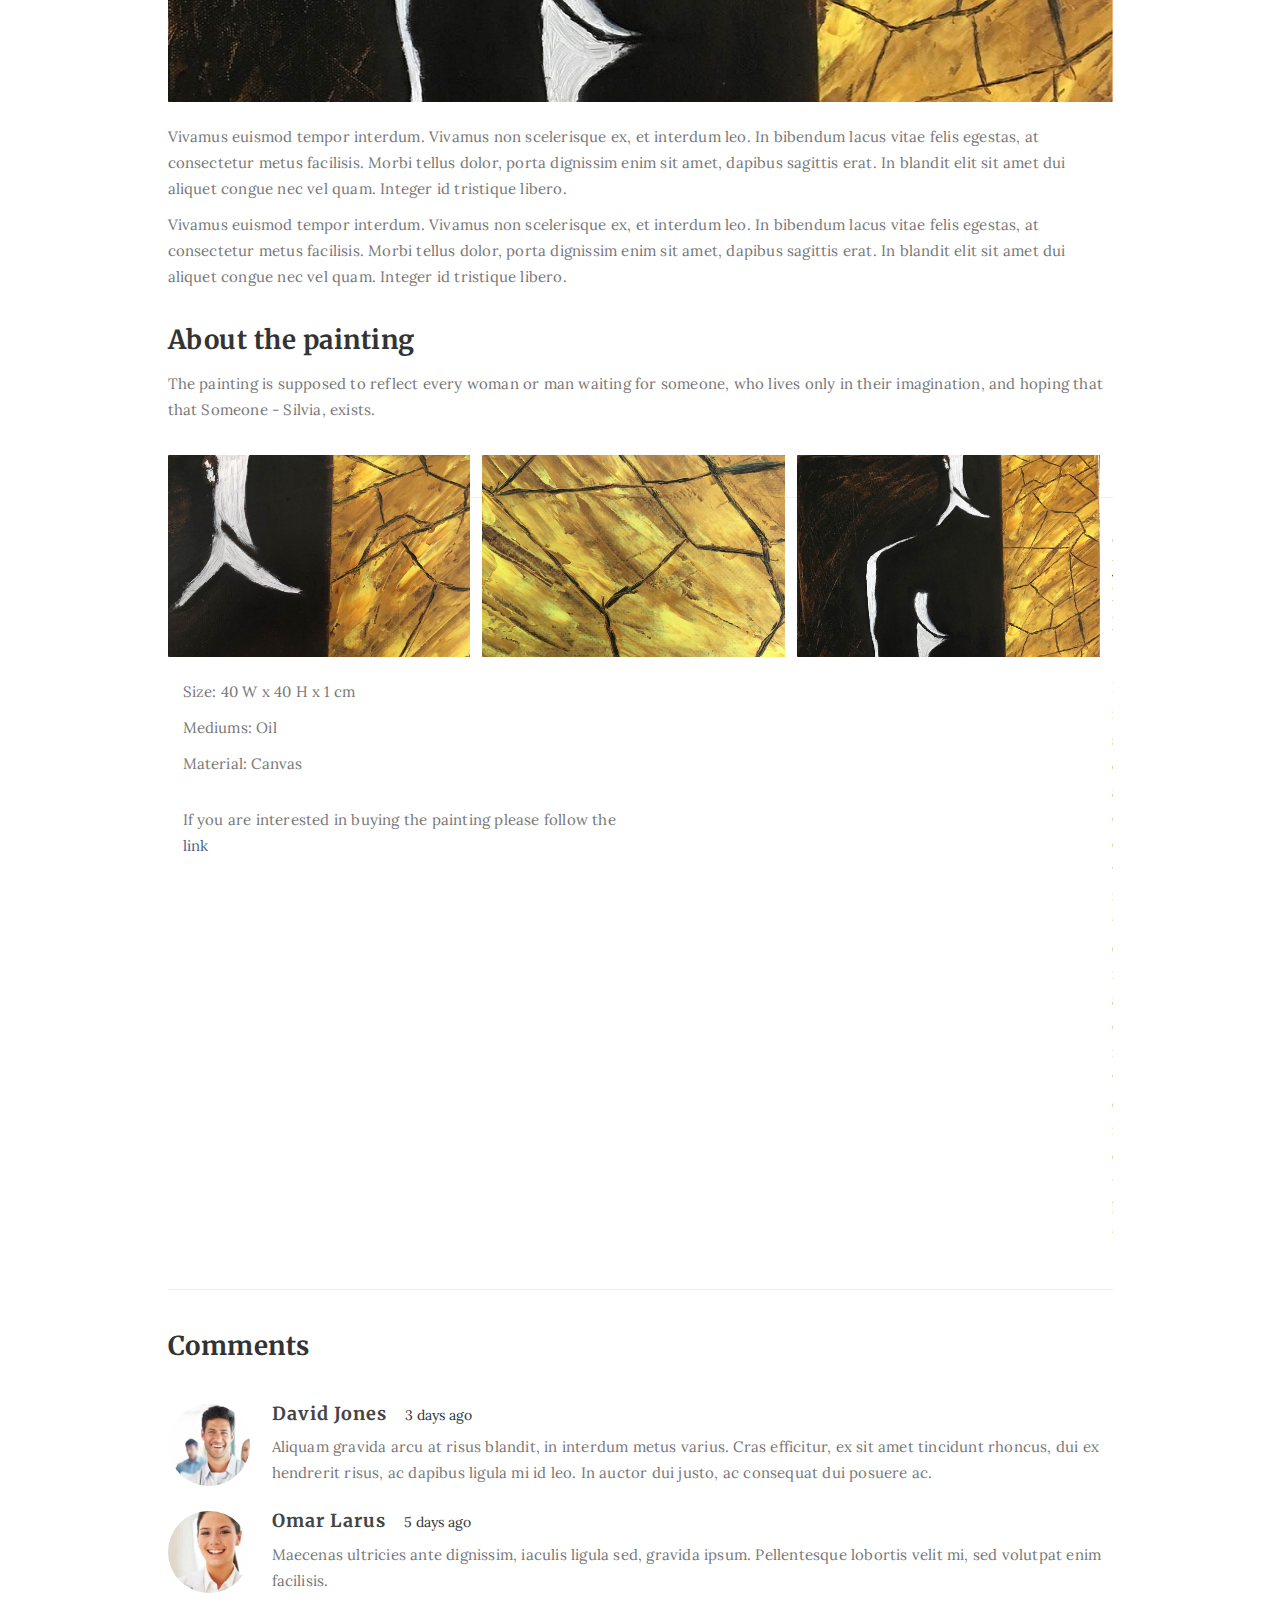
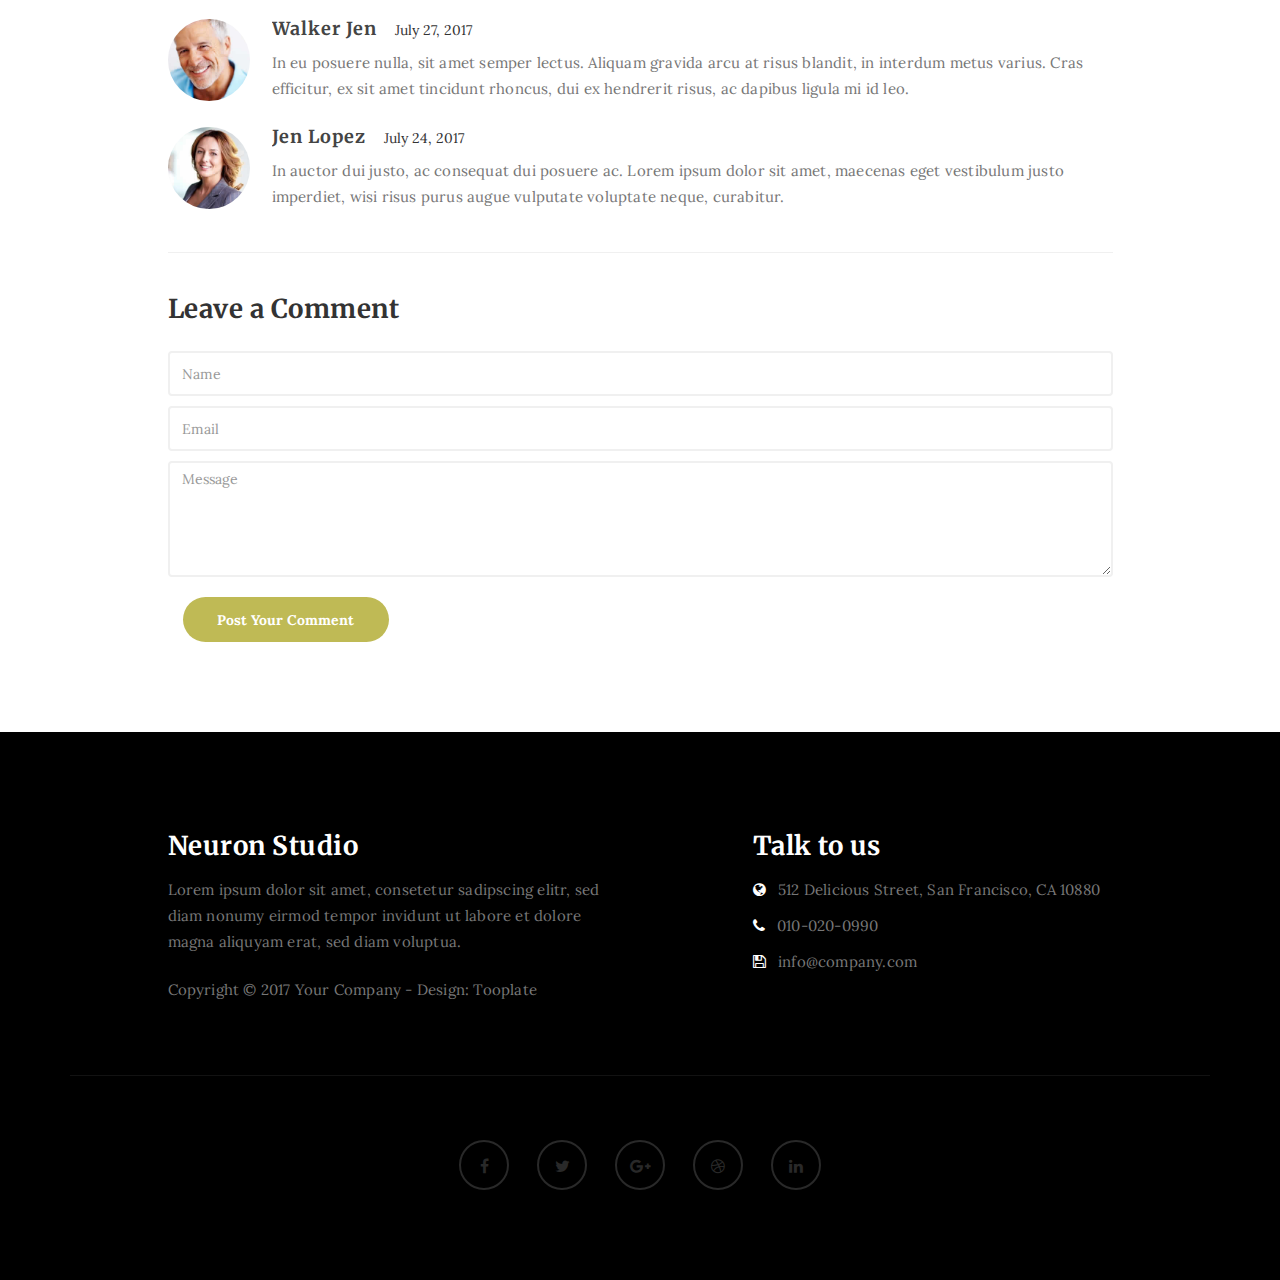
==== commit c49a812e: "Add files via upload" ====
--- a/waiting-for-silvia.html
+++ b/waiting-for-silvia.html
@@ -80,44 +80,60 @@
             <div class="col-md-offset-1 col-md-10 col-sm-12">
                 <div class="blog-single-post-thumb">
 
-
-                    <div class="blog-post-title">
-                        <h2>We Help You Create Perfect Modern Design</a></h2>
-                    </div>
-
                     <div class="blog-post-format">
-                        <span><a href="#"><img src="images/author-image1.jpg" class="img-responsive img-circle"> Jen Lopez</a></span>
-                        <span><i class="fa fa-date"></i> July 22, 2017</span>
-                        <span><a href="#"><i class="fa fa-comment-o"></i> 124 Comments</a></span>
+                        <span><a href="#"><img src="images/author-image-1.jpeg" class="img-responsive img-circle"> Barbora P</a></span>
+                        <span><i class="fa fa-date"></i> May 18, 2020</span>
+                        <!-- <span><a href="#"><i class="fa fa-comment-o"></i> 124 Comments</a></span> -->
                     </div>
 
                     <div class="blog-post-des">
-                        <p>Vivamus euismod tempor interdum. Vivamus non scelerisque ex, et interdum leo. In bibendum lacus vitae felis egestas, at consectetur metus facilisis. Morbi tellus dolor, porta dignissim enim sit amet, dapibus sagittis erat. In blandit elit sit amet dui aliquet congue nec vel quam. Integer id tristique libero.</p>
-                        <blockquote>Lorem ipsum dolor sit amet, consectetur adipiscing elit, sed do eiusmod tempor incididunt ut labore et dolore magna aliqua. </blockquote>
-                        <p>Integer vestibulum vitae arcu vel consectetur. Morbi nisl enim, elementum eget enim nec, posuere commodo mi. Proin elementum metus et dolor posuere placerat. Proin in sagittis justo. Nulla tincidunt eu velit elementum accumsan.</p>
+                        <p>Vivamus euismod tempor interdum. Vivamus non scelerisque ex, et interdum leo. In bibendum
+                            lacus vitae felis egestas, at consectetur metus facilisis. Morbi tellus dolor, porta
+                            dignissim enim sit amet, dapibus sagittis erat. In blandit elit sit amet dui aliquet congue
+                            nec vel quam. Integer id tristique libero.</p>
+                        <blockquote>Lorem ipsum dolor sit amet, consectetur adipiscing elit, sed do eiusmod tempor
+                            incididunt ut labore et dolore magna aliqua.
+                        </blockquote>
+                        <p>Integer vestibulum vitae arcu vel consectetur. Morbi nisl enim, elementum eget enim nec,
+                            posuere commodo mi. Proin elementum metus et dolor posuere placerat. Proin in sagittis
+                            justo. Nulla tincidunt eu velit elementum accumsan.</p>
 
                         <div class="blog-post-image">
-                            <img src="images/blog-image3.jpg" class="img-responsive" alt="Blog Image 3">
-                        </div>
-
-                        <h3>What is Personal Blog Theme?</h3>
-                        <p>Nulla tincidunt eu velit elementum accumsan. Vivamus euismod tempor interdum. Vivamus non scelerisque ex, et interdum leo. In bibendum lacus vitae felis egestas, at consectetur metus facilisis. Morbi tellus dolor, porta dignissim enim sit amet, dapibus sagittis erat. In blandit elit sit amet dui aliquet congue nec vel quam. Integer id tristique libero.</p>
-                    </div>
-
+                            <img src="images/1_homepage.jpg" class="img-responsive" alt="Blog Image 3">
+                        </div>
+                        <p>Vivamus euismod tempor interdum. Vivamus non scelerisque ex, et interdum leo. In bibendum
+                            lacus vitae felis egestas, at consectetur metus facilisis. Morbi tellus dolor, porta
+                            dignissim enim sit amet, dapibus sagittis erat. In blandit elit sit amet dui aliquet congue
+                            nec vel quam. Integer id tristique libero.</p>
+                        <p>Vivamus euismod tempor interdum. Vivamus non scelerisque ex, et interdum leo. In bibendum
+                            lacus vitae felis egestas, at consectetur metus facilisis. Morbi tellus dolor, porta
+                            dignissim enim sit amet, dapibus sagittis erat. In blandit elit sit amet dui aliquet congue
+                            nec vel quam. Integer id tristique libero.</p>
+
+                        <h3>About the painting</h3>
+                        <p>The painting is supposed to reflect every woman or man waiting for someone, who lives
+                            only in their imagination, and hoping that that Someone - Silvia, exists.</p>
+                    </div>
 
 
                     <div class="blog-single-post-image">
                         <div class="col-md-4 col-sm-4">
-                            <img src="images/blog-image1.jpg" class="img-responsive" alt="Blog Image 1">
+                            <img src="images/painting-1-blog-image1.jpg" class="img-responsive" alt="Blog Image 1">
                         </div>
                         <div class="col-md-4 col-sm-4">
-                            <img src="images/blog-image2.jpg" class="img-responsive" alt="Blog Image 2">
+                            <img src="images/painting-1-blog-image2.jpg" class="img-responsive" alt="Blog Image 2">
                         </div>
                         <div class="col-md-4 col-sm-4">
-                            <img src="images/blog-image3.jpg" class="img-responsive" alt="Blog Image 3">
-                        </div>
-                    </div>
-                    <p>Aliquam blandit velit nisi, sed fringilla felis lacinia sed. Integer vitae porta felis. Class aptent taciti sociosqu ad litora torquent per conubia nostra, per inceptos himenaeos. Phasellus non tristique lacus. Suspendisse ut tortor vitae risus lacinia tristique. Aliquam sed consectetur libero.</p>
+                            <img src="images/painting-1-blog-image3.jpg" class="img-responsive" alt="Blog Image 3">
+                        </div>
+                    </div>
+                    <div class="col-md-6">
+                        <p>Size: 40 W x 40 H x 1 cm</p>
+                        <p>Mediums: Oil</p>
+                        <p>Material: Canvas</p>
+                        <br>
+                        <p>If you are interested in buying the painting please follow the <a href="https://www.saatchiart.com/art/Painting-Waiting-for-Silvia/1597229/7682808/view">link</a></p>
+                    </div>
 
                     <div class="blog-author">
                         <div class="media">
@@ -126,7 +142,9 @@
                             </div>
                             <div class="media-body">
                                 <h3 class="media-heading"><a href="#">Jen Lopez ( Designer )</a></h3>
-                                <p>Lorem ipsum dolor sit amet, consectetur adipiscing elit, sed do eiusmod tempor incididunt ut labore et dolore magna aliqua. Ut enim ad minim veniam, quis nostrud exercitation ullamco laboris nisi ut aliquip.</p>
+                                <p>Lorem ipsum dolor sit amet, consectetur adipiscing elit, sed do eiusmod tempor
+                                    incididunt ut labore et dolore magna aliqua. Ut enim ad minim veniam, quis nostrud
+                                    exercitation ullamco laboris nisi ut aliquip.</p>
                             </div>
                         </div>
                     </div>
@@ -135,42 +153,53 @@
                         <h3>Comments</h3>
                         <div class="media">
                             <div class="media-object pull-left">
-                                <img src="images/comment-image1.jpg" class="img-responsive img-circle" alt="Blog Image 11">
+                                <img src="images/comment-image1.jpg" class="img-responsive img-circle"
+                                     alt="Blog Image 11">
                             </div>
                             <div class="media-body">
                                 <h3 class="media-heading">David Jones</h3>
                                 <span>3 days ago</span>
-                                <p>Aliquam gravida arcu at risus blandit, in interdum metus varius. Cras efficitur, ex sit amet tincidunt rhoncus, dui ex hendrerit risus, ac dapibus ligula mi id leo. In auctor dui justo, ac consequat dui posuere ac.</p>
-                            </div>
-                        </div>
-                        <div class="media">
-                            <div class="media-object pull-left">
-                                <img src="images/comment-image2.jpg" class="img-responsive img-circle" alt="Blog Image 22">
+                                <p>Aliquam gravida arcu at risus blandit, in interdum metus varius. Cras efficitur, ex
+                                    sit amet tincidunt rhoncus, dui ex hendrerit risus, ac dapibus ligula mi id leo. In
+                                    auctor dui justo, ac consequat dui posuere ac.</p>
+                            </div>
+                        </div>
+                        <div class="media">
+                            <div class="media-object pull-left">
+                                <img src="images/comment-image2.jpg" class="img-responsive img-circle"
+                                     alt="Blog Image 22">
                             </div>
                             <div class="media-body">
                                 <h3 class="media-heading">Omar Larus</h3>
                                 <span>5 days ago</span>
-                                <p>Maecenas ultricies ante dignissim, iaculis ligula sed, gravida ipsum. Pellentesque lobortis velit mi, sed volutpat enim facilisis.</p>
-                            </div>
-                        </div>
-                        <div class="media">
-                            <div class="media-object pull-left">
-                                <img src="images/author-image2.jpg" class="img-responsive img-circle" alt="Blog Image 33">
+                                <p>Maecenas ultricies ante dignissim, iaculis ligula sed, gravida ipsum. Pellentesque
+                                    lobortis velit mi, sed volutpat enim facilisis.</p>
+                            </div>
+                        </div>
+                        <div class="media">
+                            <div class="media-object pull-left">
+                                <img src="images/author-image2.jpg" class="img-responsive img-circle"
+                                     alt="Blog Image 33">
                             </div>
                             <div class="media-body">
                                 <h3 class="media-heading">Walker Jen</h3>
                                 <span>July 27, 2017</span>
-                                <p>In eu posuere nulla, sit amet semper lectus. Aliquam gravida arcu at risus blandit, in interdum metus varius. Cras efficitur, ex sit amet tincidunt rhoncus, dui ex hendrerit risus, ac dapibus ligula mi id leo.</p>
-                            </div>
-                        </div>
-                        <div class="media">
-                            <div class="media-object pull-left">
-                                <img src="images/author-image1.jpg" class="img-responsive img-circle" alt="Blog Image 44">
+                                <p>In eu posuere nulla, sit amet semper lectus. Aliquam gravida arcu at risus blandit,
+                                    in interdum metus varius. Cras efficitur, ex sit amet tincidunt rhoncus, dui ex
+                                    hendrerit risus, ac dapibus ligula mi id leo.</p>
+                            </div>
+                        </div>
+                        <div class="media">
+                            <div class="media-object pull-left">
+                                <img src="images/author-image1.jpg" class="img-responsive img-circle"
+                                     alt="Blog Image 44">
                             </div>
                             <div class="media-body">
                                 <h3 class="media-heading">Jen Lopez</h3>
                                 <span>July 24, 2017</span>
-                                <p>In auctor dui justo, ac consequat dui posuere ac. Lorem ipsum dolor sit amet, maecenas eget vestibulum justo imperdiet, wisi risus purus augue vulputate voluptate neque, curabitur.</p>
+                                <p>In auctor dui justo, ac consequat dui posuere ac. Lorem ipsum dolor sit amet,
+                                    maecenas eget vestibulum justo imperdiet, wisi risus purus augue vulputate voluptate
+                                    neque, curabitur.</p>
                             </div>
                         </div>
                     </div>
@@ -180,9 +209,11 @@
                         <form action="#" method="post">
                             <input type="text" class="form-control" placeholder="Name" name="name" required>
                             <input type="email" class="form-control" placeholder="Email" name="email" required>
-                            <textarea name="message" rows="5" class="form-control" id="message" placeholder="Message" message="message" required="required"></textarea>
+                            <textarea name="message" rows="5" class="form-control" id="message" placeholder="Message"
+                                      message="message" required="required"></textarea>
                             <div class="col-md-3 col-sm-4">
-                                <input name="submit" type="submit" class="form-control" id="submit" value="Post Your Comment">
+                                <input name="submit" type="submit" class="form-control" id="submit"
+                                       value="Post Your Comment">
                             </div>
                         </form>
                     </div>
@@ -199,7 +230,8 @@
 
             <div class="col-md-5 col-md-offset-1 col-sm-6">
                 <h3>Neuron Studio</h3>
-                <p>Lorem ipsum dolor sit amet, consetetur sadipscing elitr, sed diam nonumy eirmod tempor invidunt ut labore et dolore magna aliquyam erat, sed diam voluptua.</p>
+                <p>Lorem ipsum dolor sit amet, consetetur sadipscing elitr, sed diam nonumy eirmod tempor invidunt ut
+                    labore et dolore magna aliquyam erat, sed diam voluptua.</p>
                 <div class="footer-copyright">
                     <p>Copyright &copy; 2017 Your Company - Design: Tooplate</p>
                 </div>
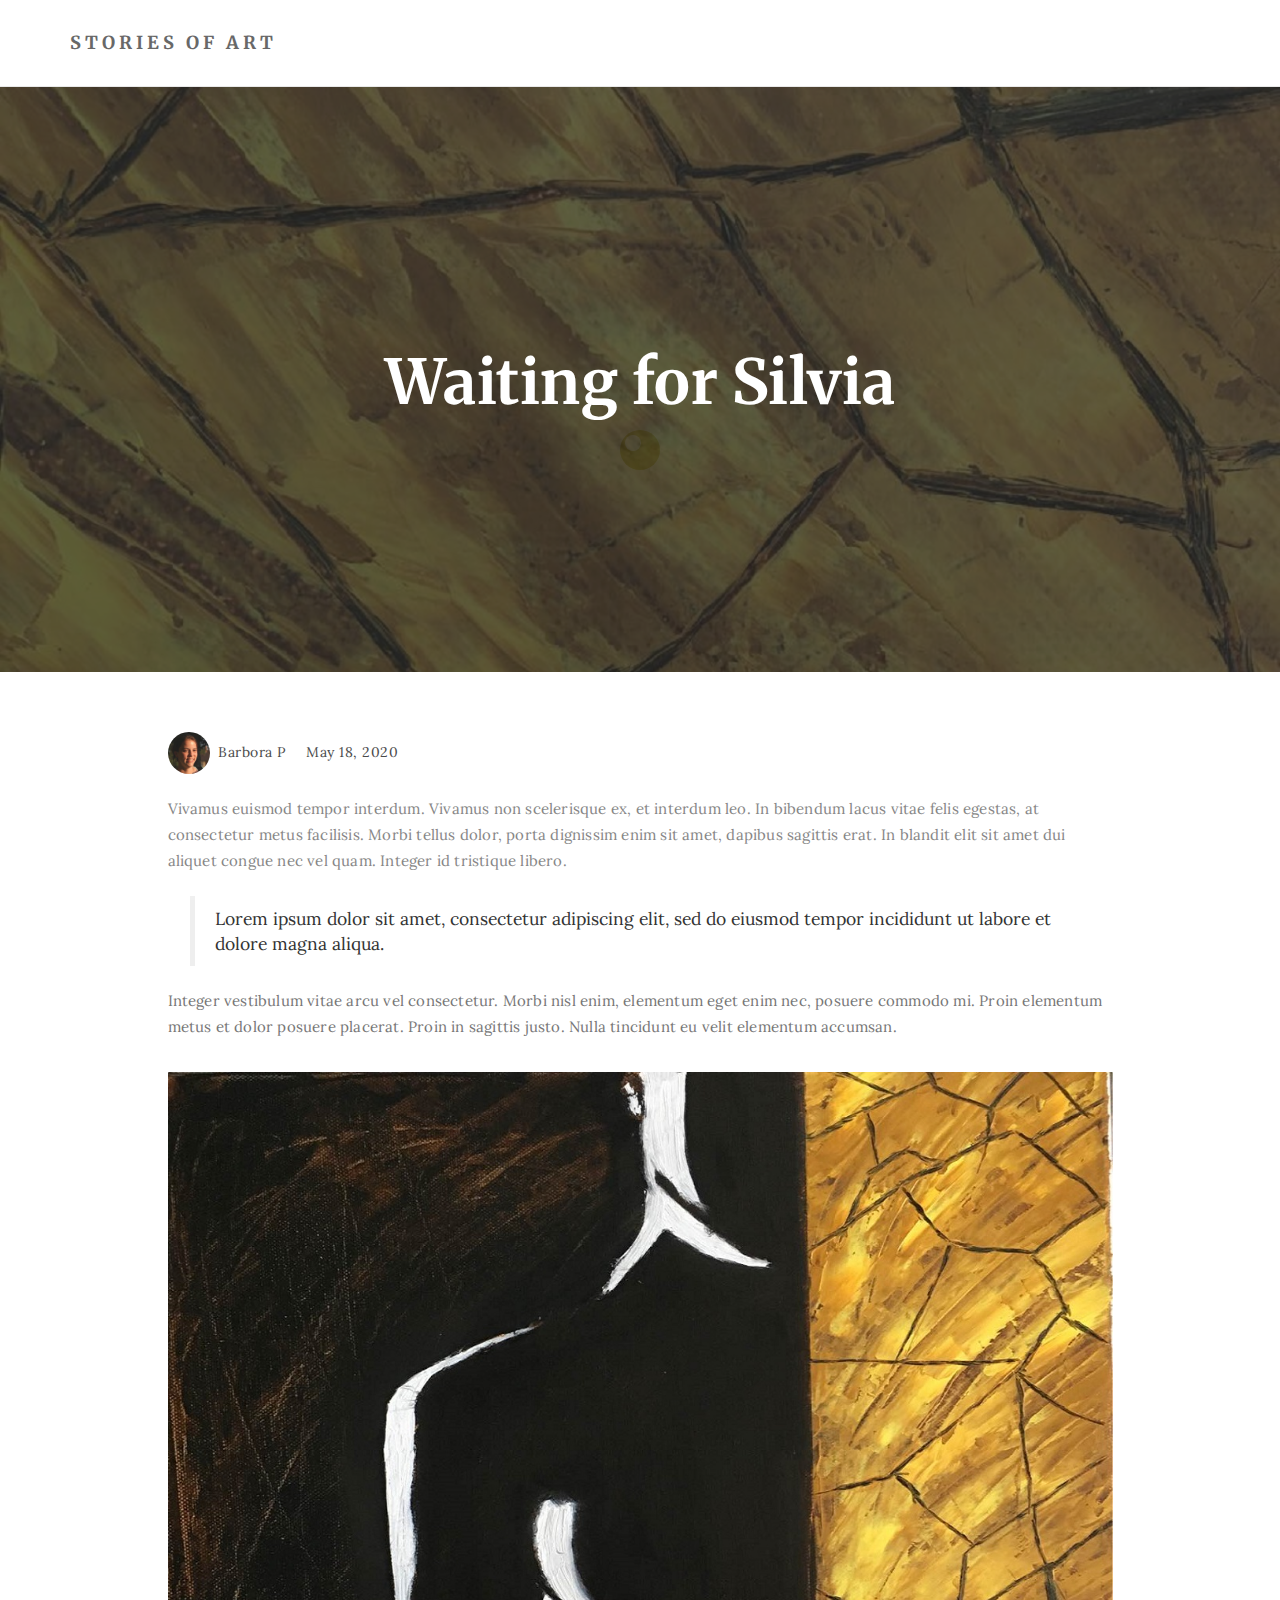
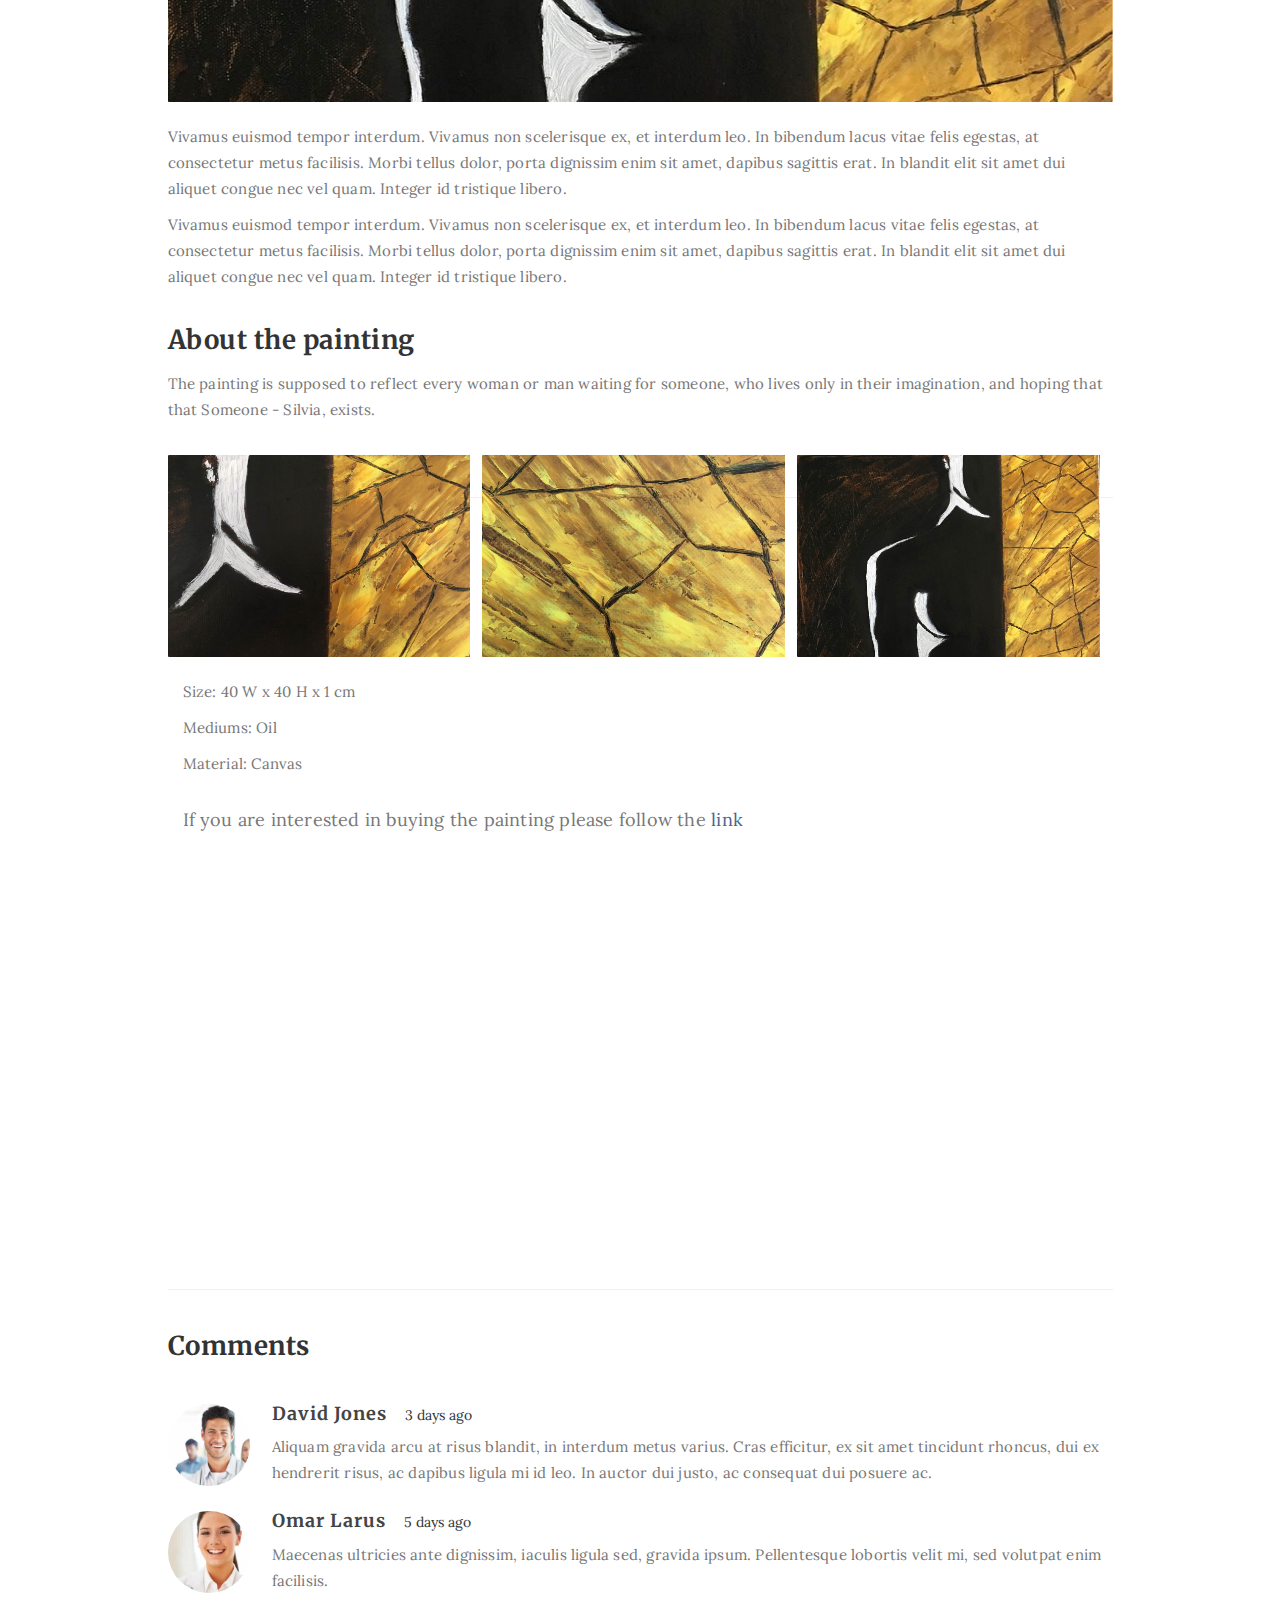
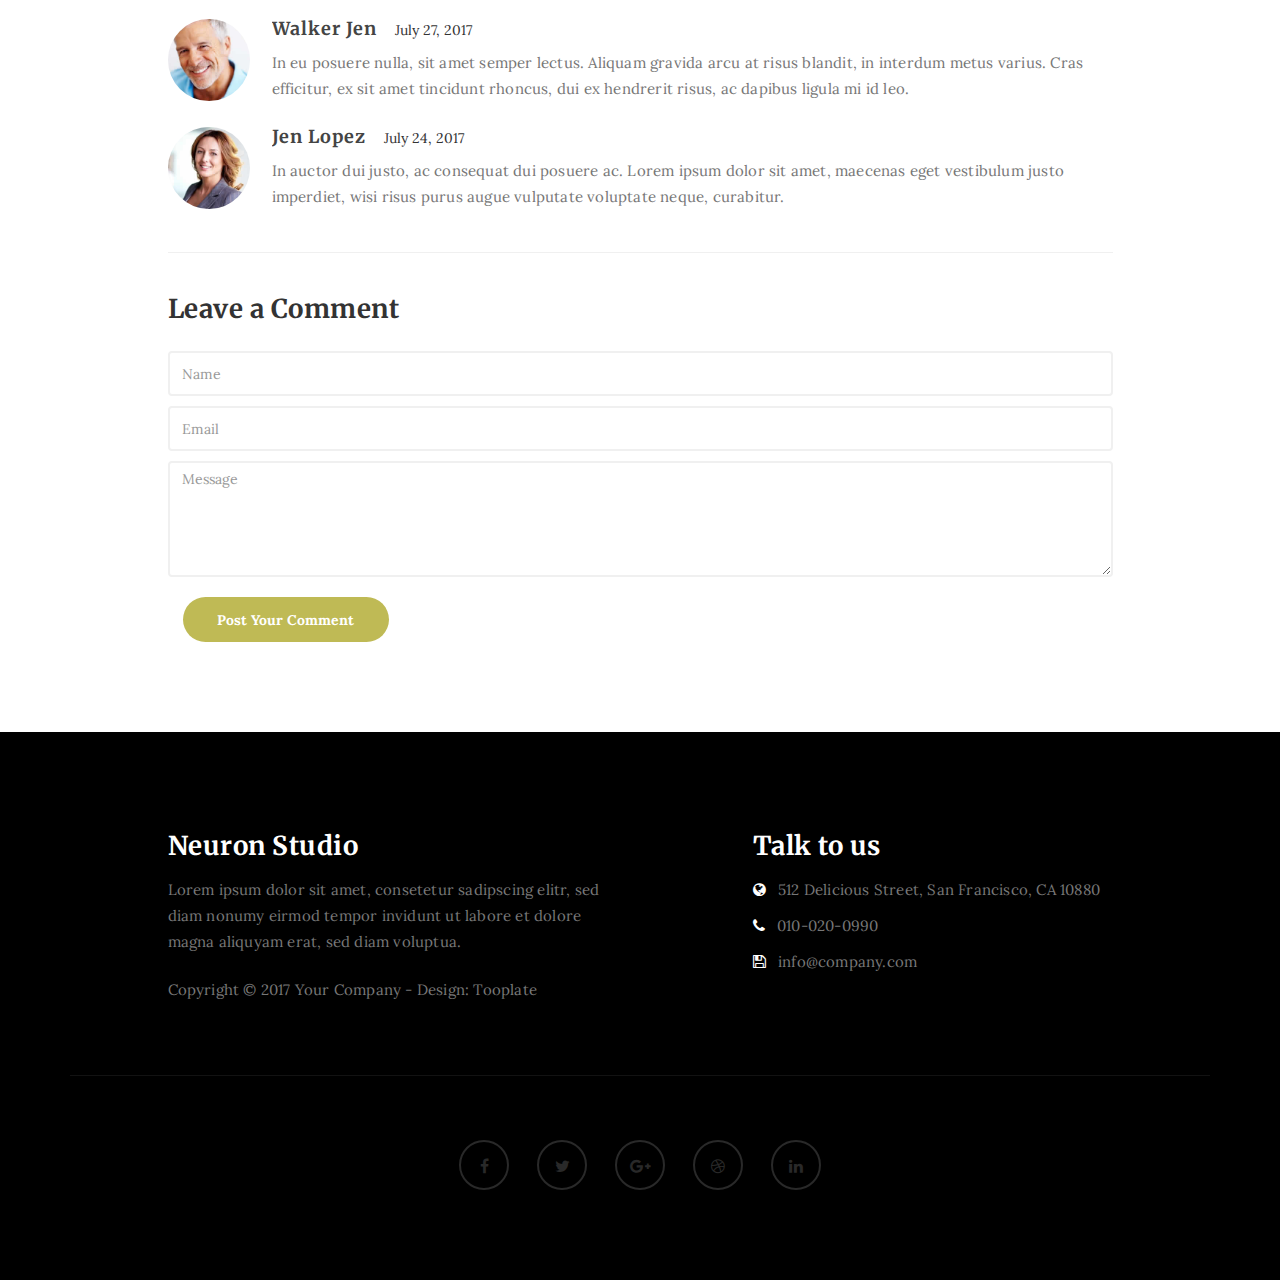
==== commit b92cf731: "Add files via upload" ====
--- a/waiting-for-silvia.html
+++ b/waiting-for-silvia.html
@@ -127,12 +127,14 @@
                             <img src="images/painting-1-blog-image3.jpg" class="img-responsive" alt="Blog Image 3">
                         </div>
                     </div>
-                    <div class="col-md-6">
+                    <div class="col-md-12">
                         <p>Size: 40 W x 40 H x 1 cm</p>
                         <p>Mediums: Oil</p>
                         <p>Material: Canvas</p>
                         <br>
-                        <p>If you are interested in buying the painting please follow the <a href="https://www.saatchiart.com/art/Painting-Waiting-for-Silvia/1597229/7682808/view">link</a></p>
+                        <p style="font-size: 18px;">If you are interested in buying the painting please follow the <a
+                                href="https://www.saatchiart.com/art/Painting-Waiting-for-Silvia/1597229/7682808/view"
+                                target="_blank">link</a></p>
                     </div>
 
                     <div class="blog-author">
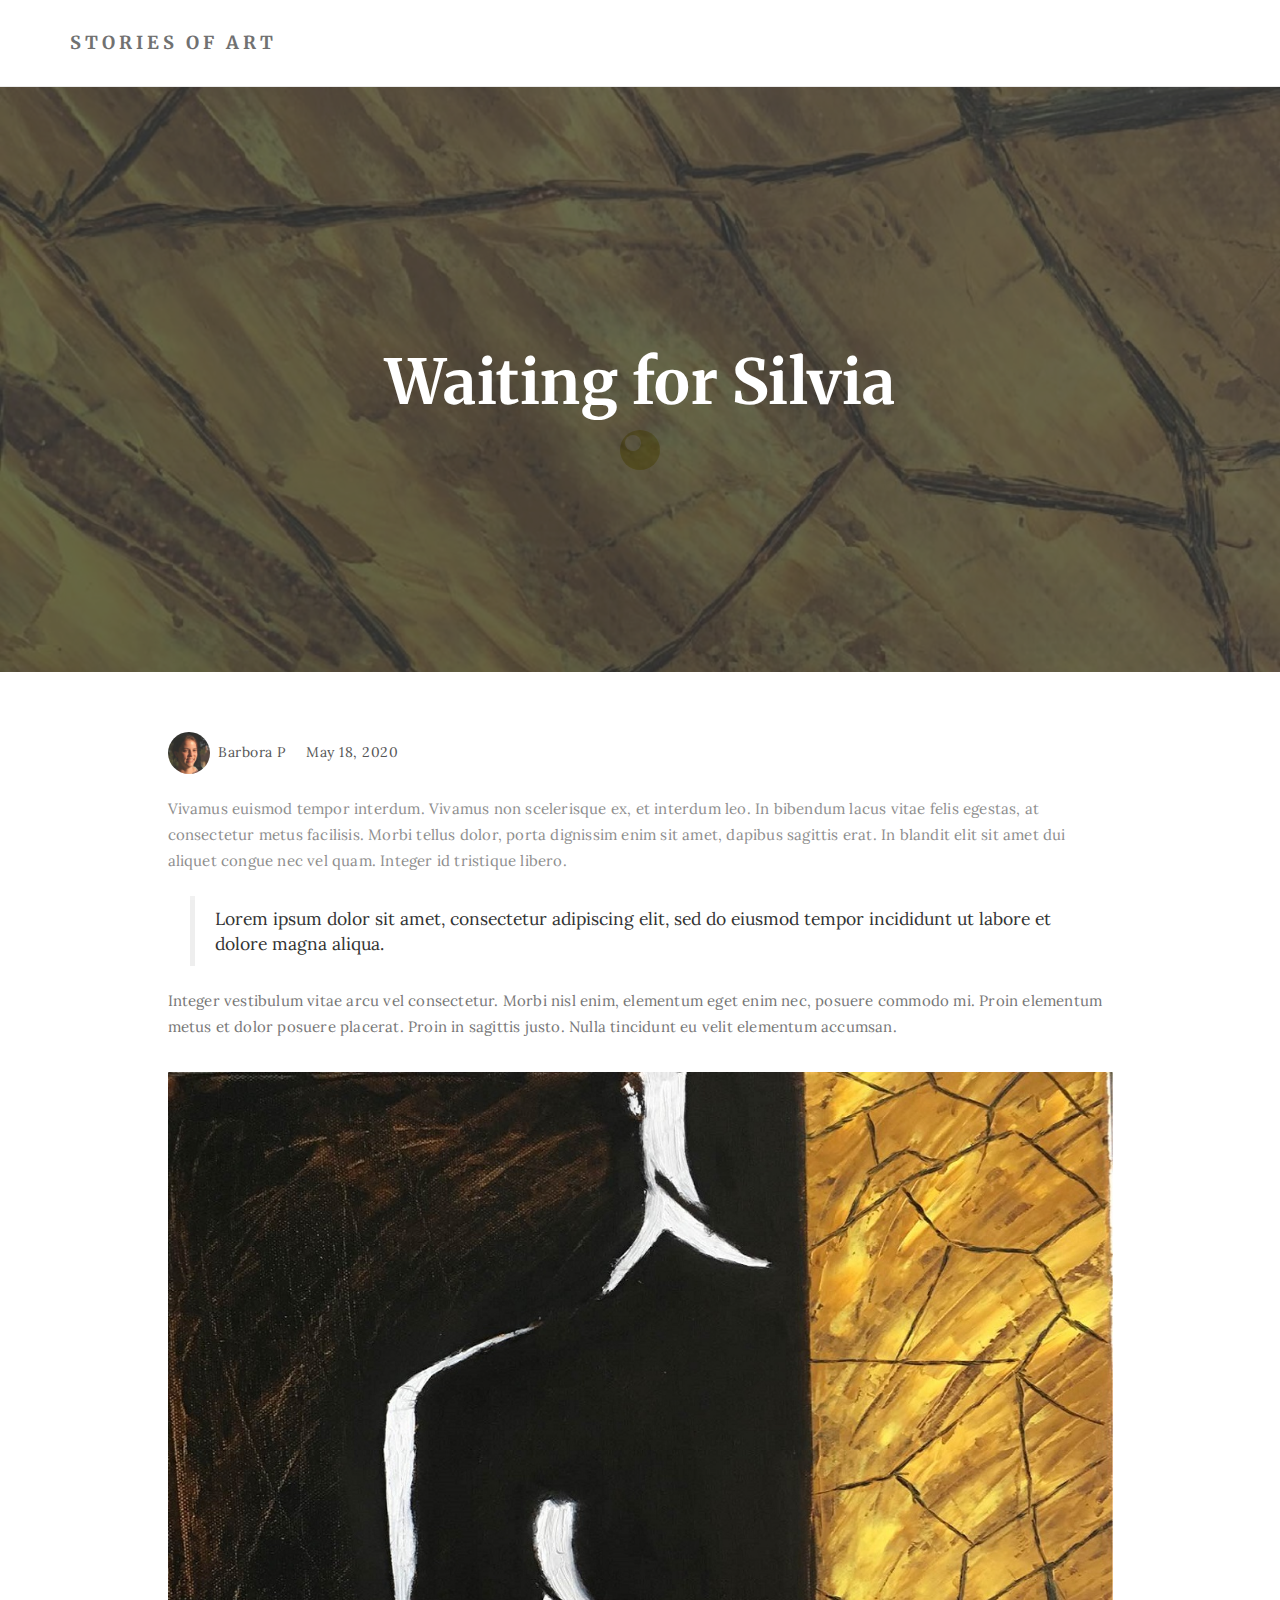
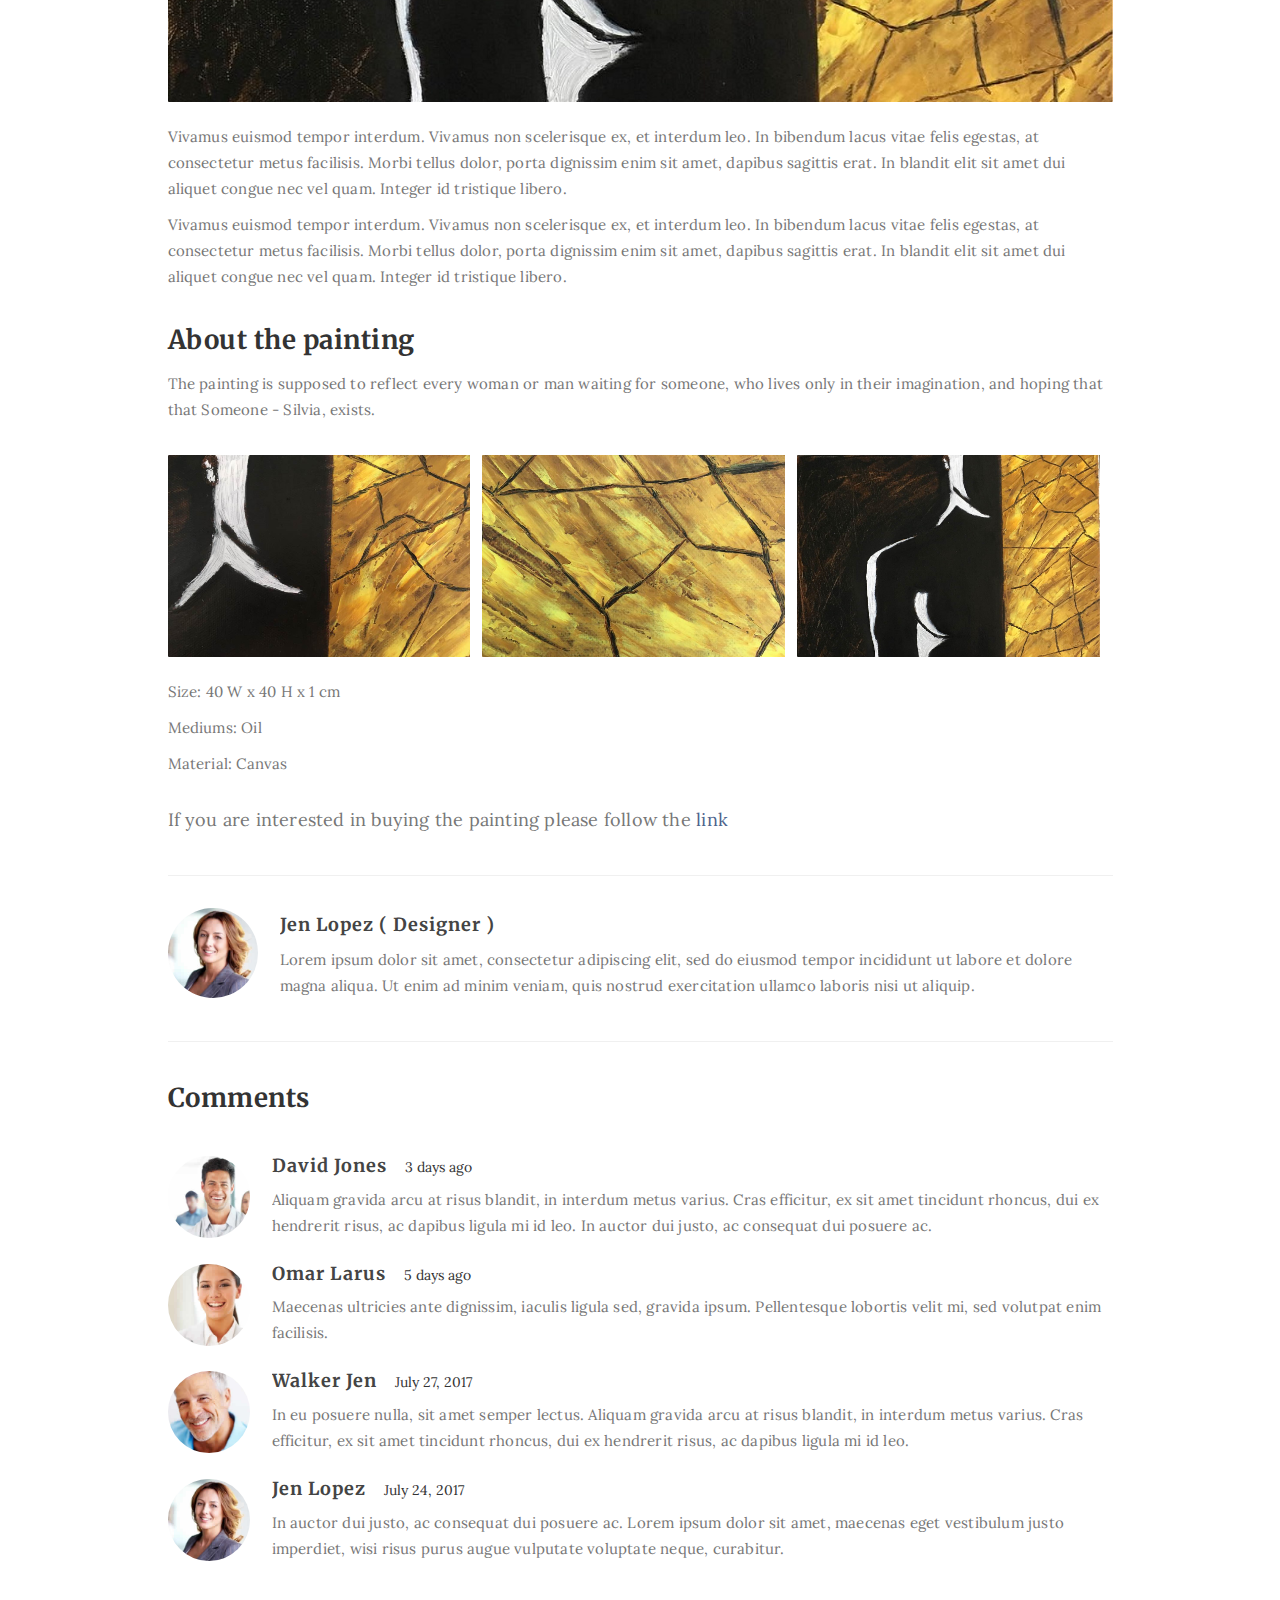
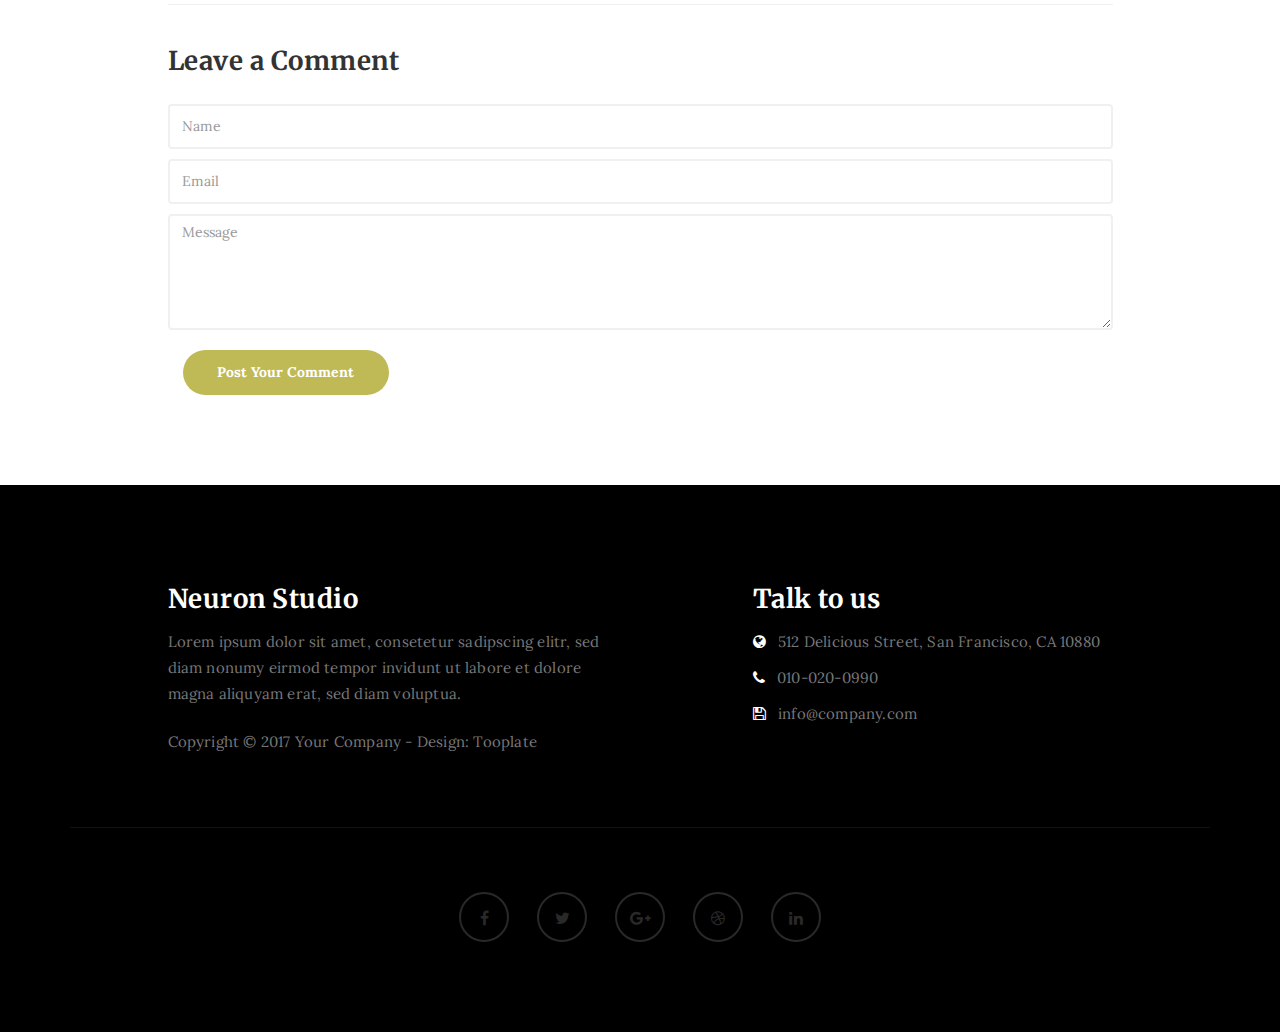
==== commit 80c96e6b: "Add files via upload" ====
--- a/waiting-for-silvia.html
+++ b/waiting-for-silvia.html
@@ -127,7 +127,7 @@
                             <img src="images/painting-1-blog-image3.jpg" class="img-responsive" alt="Blog Image 3">
                         </div>
                     </div>
-                    <div class="col-md-12">
+                    <div class="details">
                         <p>Size: 40 W x 40 H x 1 cm</p>
                         <p>Mediums: Oil</p>
                         <p>Material: Canvas</p>
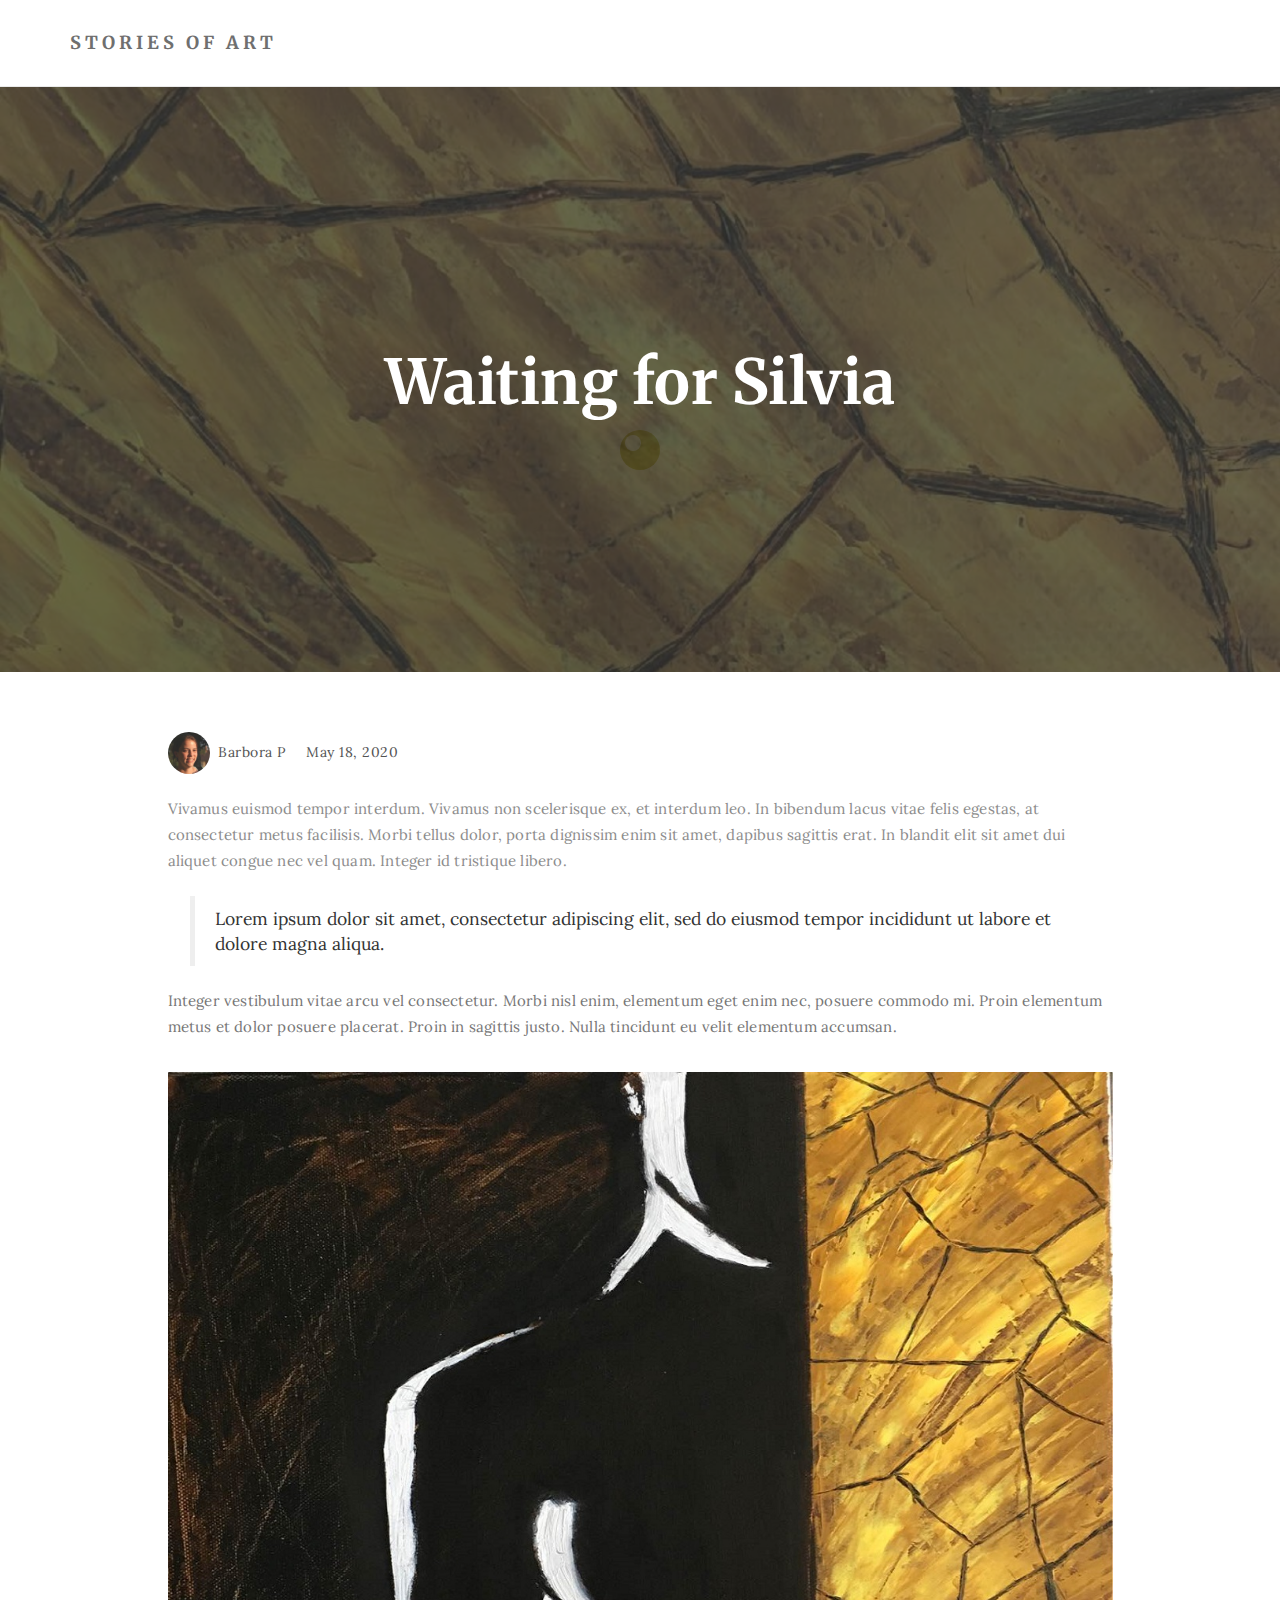
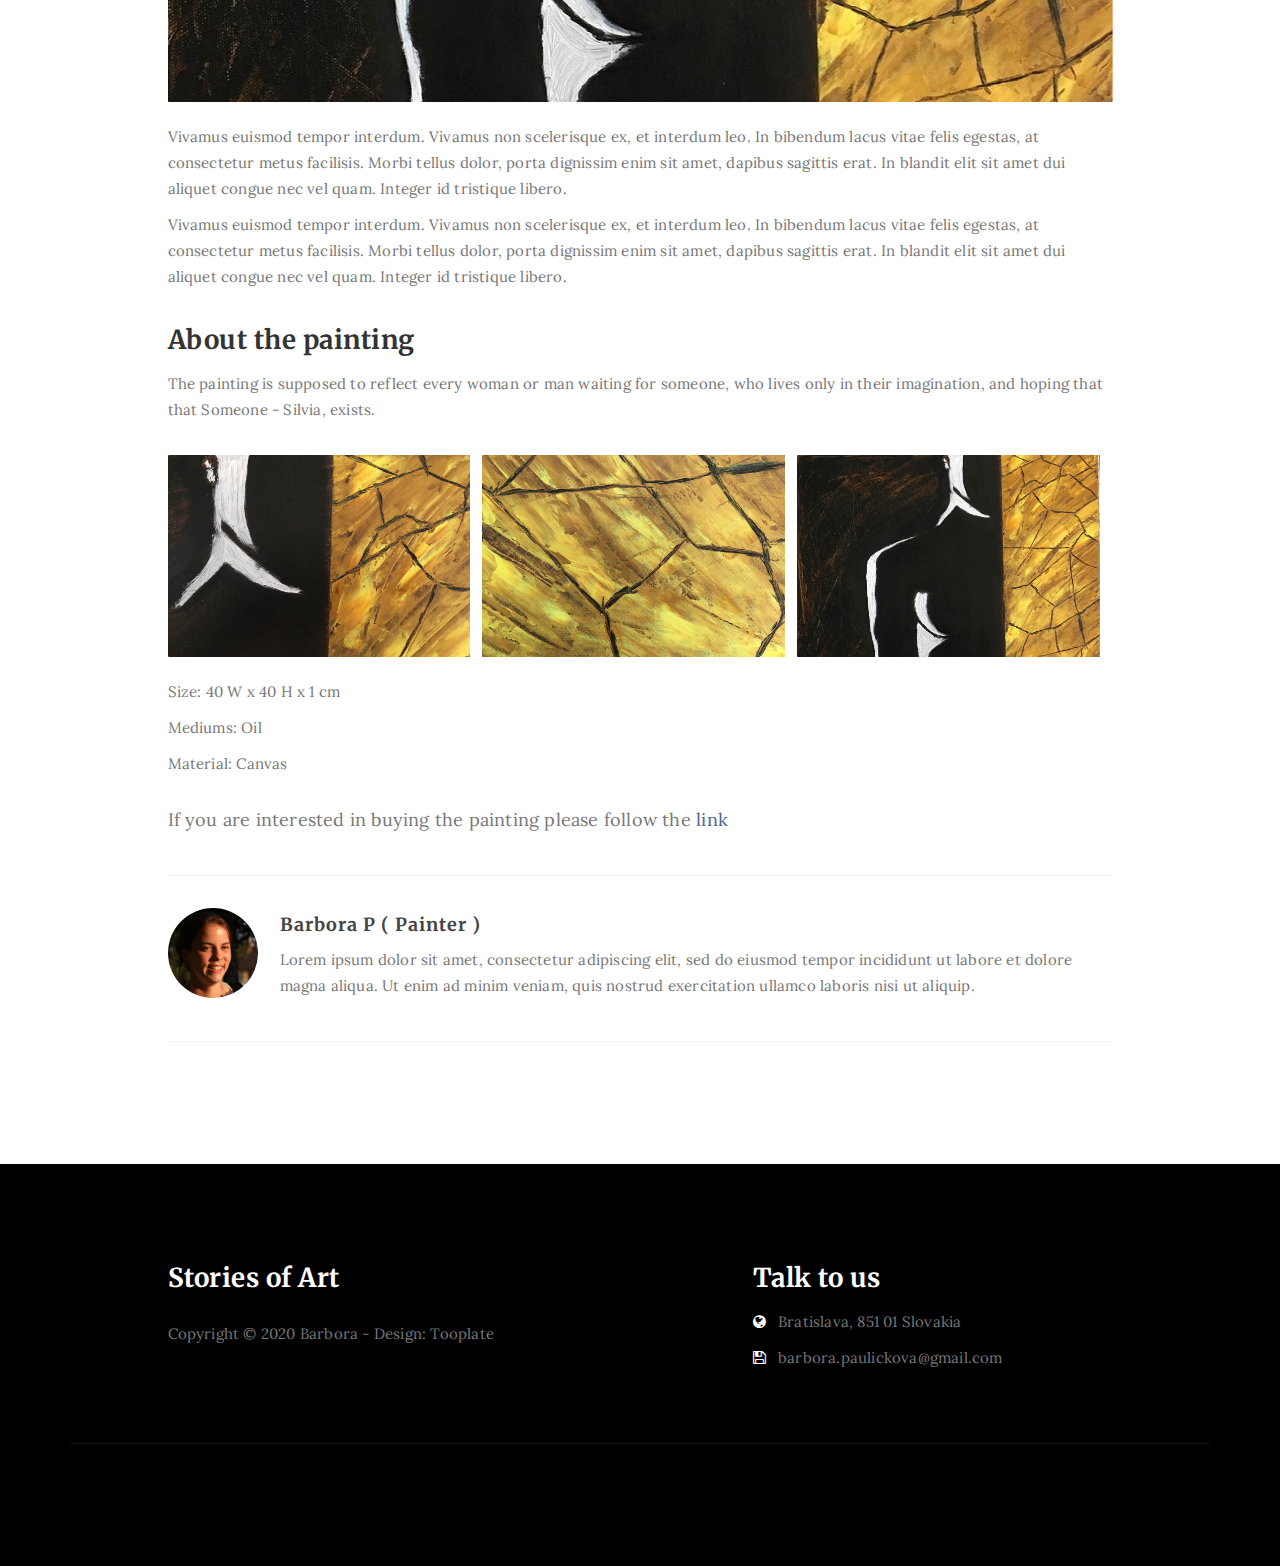
==== commit 63f90224: "Add files via upload" ====
--- a/waiting-for-silvia.html
+++ b/waiting-for-silvia.html
@@ -140,10 +140,10 @@
                     <div class="blog-author">
                         <div class="media">
                             <div class="media-object pull-left">
-                                <img src="images/author-image1.jpg" class="img-circle img-responsive" alt="blog">
-                            </div>
-                            <div class="media-body">
-                                <h3 class="media-heading"><a href="#">Jen Lopez ( Designer )</a></h3>
+                                <img src="images/author-image-1.jpeg" class="img-circle img-responsive" alt="blog">
+                            </div>
+                            <div class="media-body">
+                                <h3 class="media-heading"><a href="#">Barbora P ( Painter )</a></h3>
                                 <p>Lorem ipsum dolor sit amet, consectetur adipiscing elit, sed do eiusmod tempor
                                     incididunt ut labore et dolore magna aliqua. Ut enim ad minim veniam, quis nostrud
                                     exercitation ullamco laboris nisi ut aliquip.</p>
@@ -151,6 +151,7 @@
                         </div>
                     </div>
 
+                    <!--
                     <div class="blog-comment">
                         <h3>Comments</h3>
                         <div class="media">
@@ -219,6 +220,7 @@
                             </div>
                         </form>
                     </div>
+                    -->
                 </div>
             </div>
         </div>
@@ -231,25 +233,28 @@
         <div class="row">
 
             <div class="col-md-5 col-md-offset-1 col-sm-6">
-                <h3>Neuron Studio</h3>
+                <h3>Stories of Art</h3>
+                <!--
                 <p>Lorem ipsum dolor sit amet, consetetur sadipscing elitr, sed diam nonumy eirmod tempor invidunt ut
                     labore et dolore magna aliquyam erat, sed diam voluptua.</p>
+                 -->
                 <div class="footer-copyright">
-                    <p>Copyright &copy; 2017 Your Company - Design: Tooplate</p>
+                    <p>Copyright &copy; 2020 Barbora - Design: Tooplate</p>
                 </div>
             </div>
 
             <div class="col-md-4 col-md-offset-1 col-sm-6">
                 <h3>Talk to us</h3>
-                <p><i class="fa fa-globe"></i> 512 Delicious Street, San Francisco, CA 10880</p>
-                <p><i class="fa fa-phone"></i> 010-020-0990</p>
-                <p><i class="fa fa-save"></i> info@company.com</p>
+                <p><i class="fa fa-globe"></i> Bratislava, 851 01 Slovakia</p>
+                <!--<p><i class="fa fa-phone"></i> 010-020-0990</p>-->
+                <p><i class="fa fa-save"></i> barbora.paulickova@gmail.com</p>
             </div>
 
             <div class="clearfix col-md-12 col-sm-12">
                 <hr>
             </div>
 
+            <!--
             <div class="col-md-12 col-sm-12">
                 <ul class="social-icon">
                     <li><a href="#" class="fa fa-facebook"></a></li>
@@ -259,7 +264,7 @@
                     <li><a href="#" class="fa fa-linkedin"></a></li>
                 </ul>
             </div>
-
+            -->
         </div>
     </div>
 </footer>
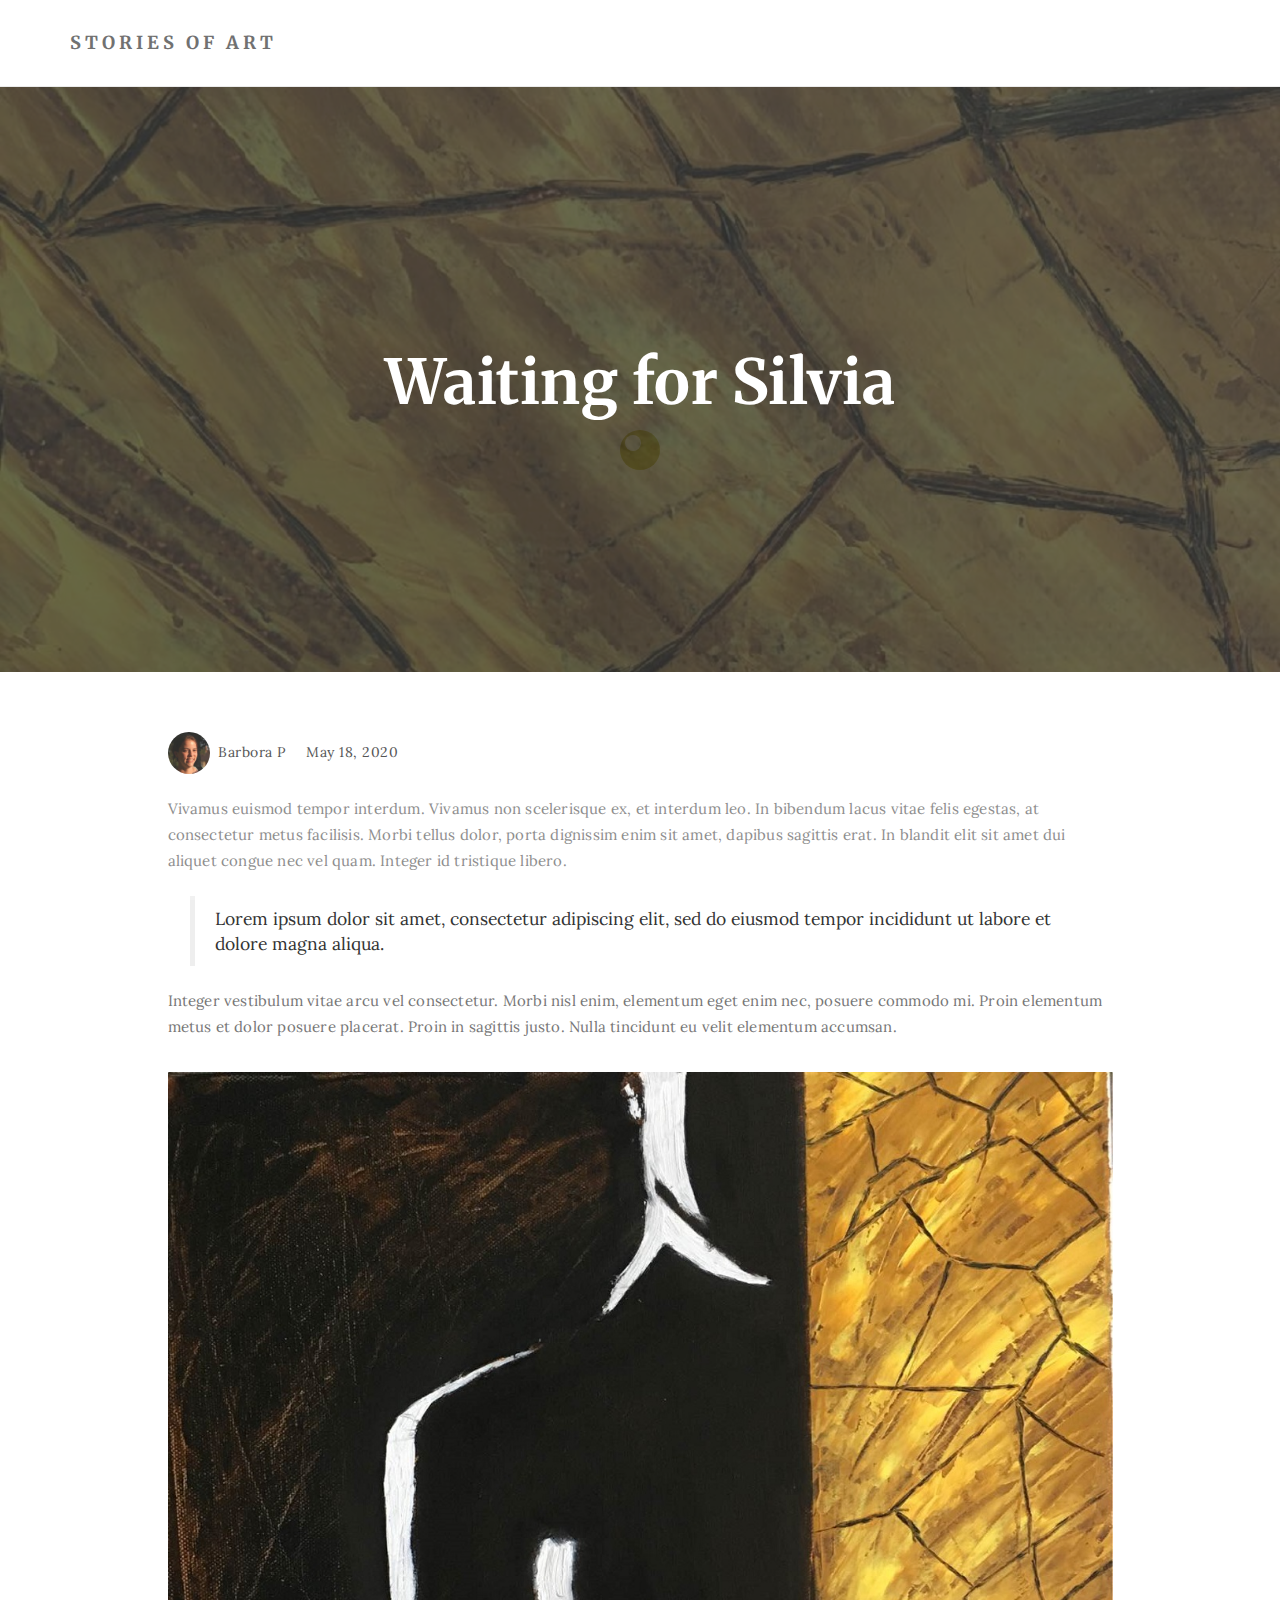
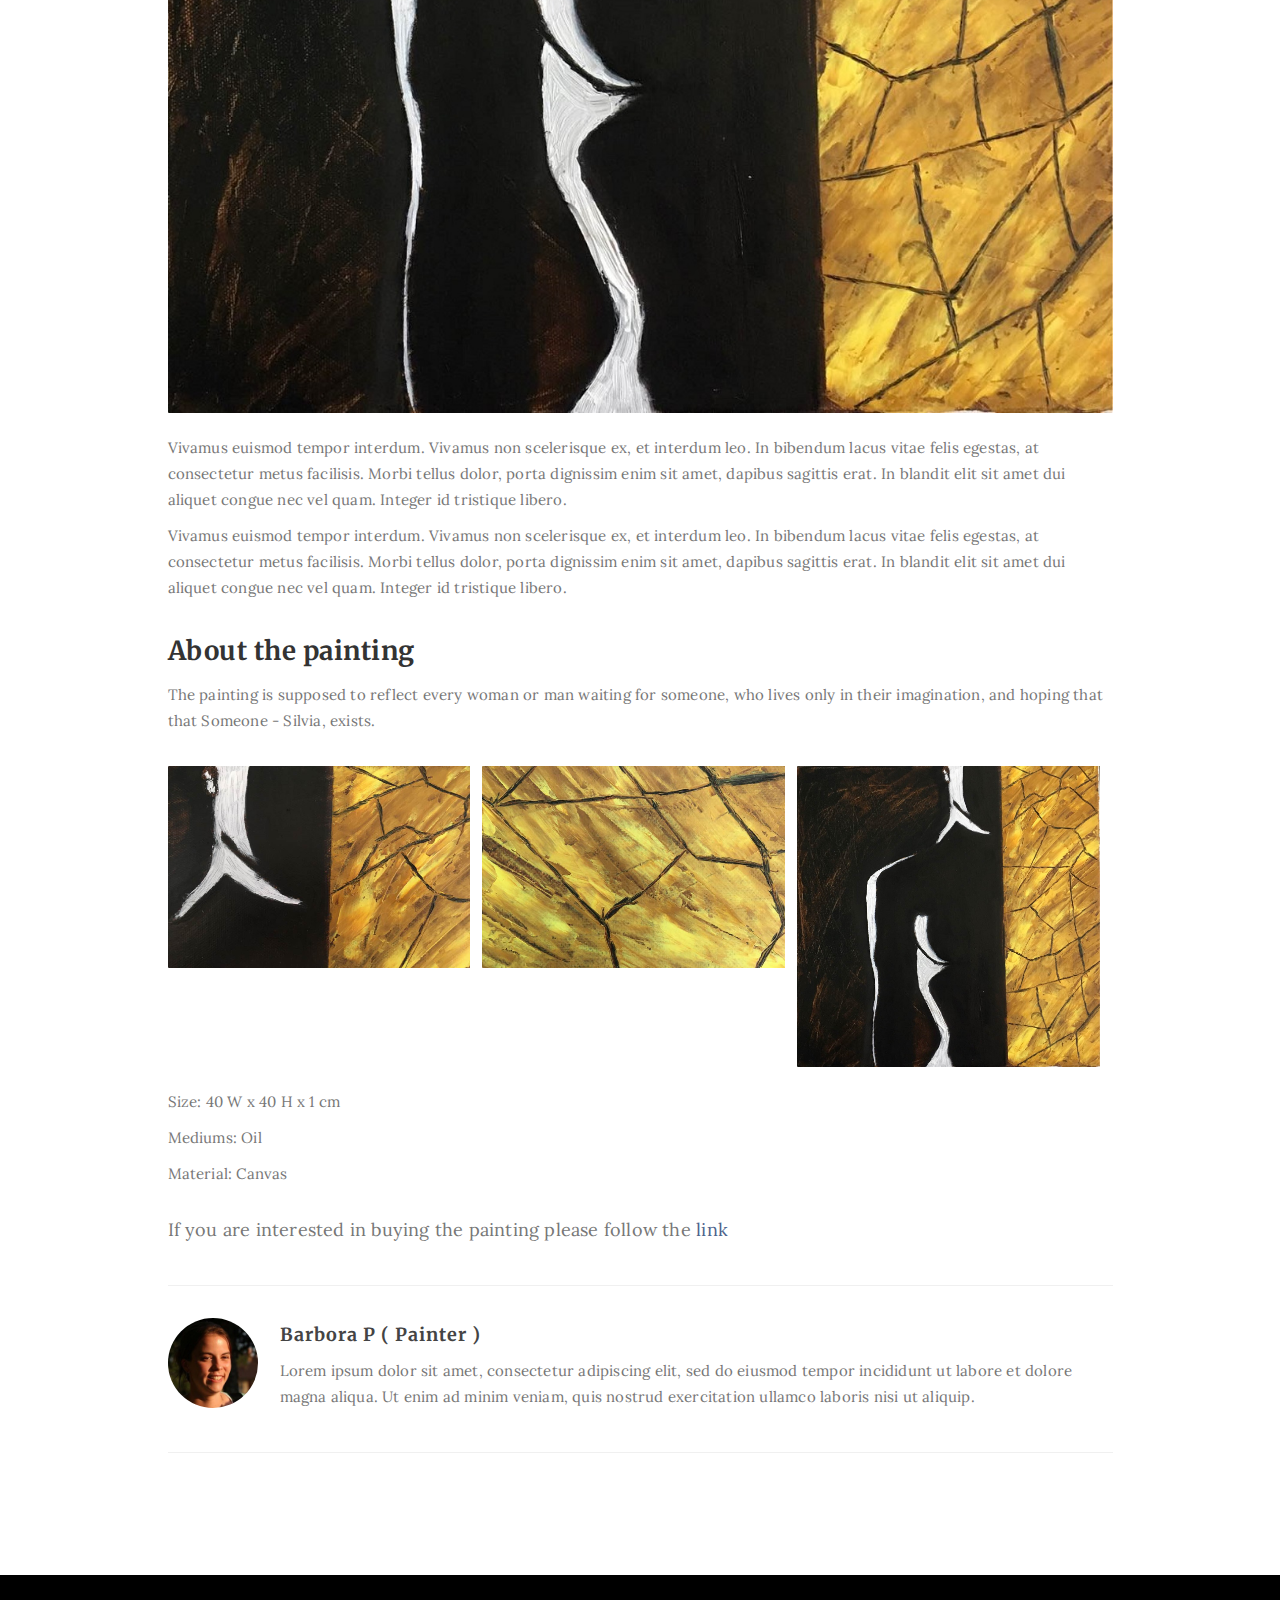
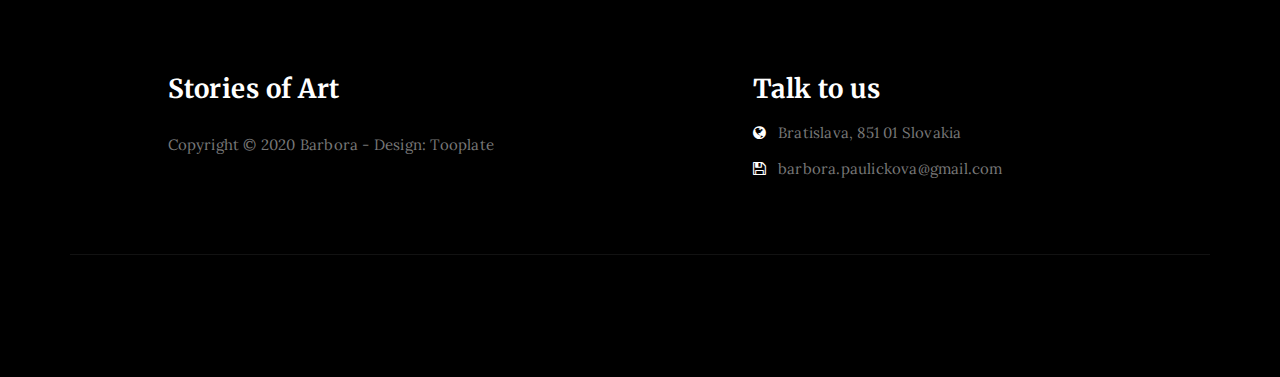
==== commit a5ebbb50: "Add files via upload" ====
--- a/waiting-for-silvia.html
+++ b/waiting-for-silvia.html
@@ -99,7 +99,7 @@
                             justo. Nulla tincidunt eu velit elementum accumsan.</p>
 
                         <div class="blog-post-image">
-                            <img src="images/1_homepage.jpg" class="img-responsive" alt="Blog Image 3">
+                            <img src="images/painting-1-blog-image3.jpg" class="img-responsive" alt="Blog Image 3">
                         </div>
                         <p>Vivamus euismod tempor interdum. Vivamus non scelerisque ex, et interdum leo. In bibendum
                             lacus vitae felis egestas, at consectetur metus facilisis. Morbi tellus dolor, porta
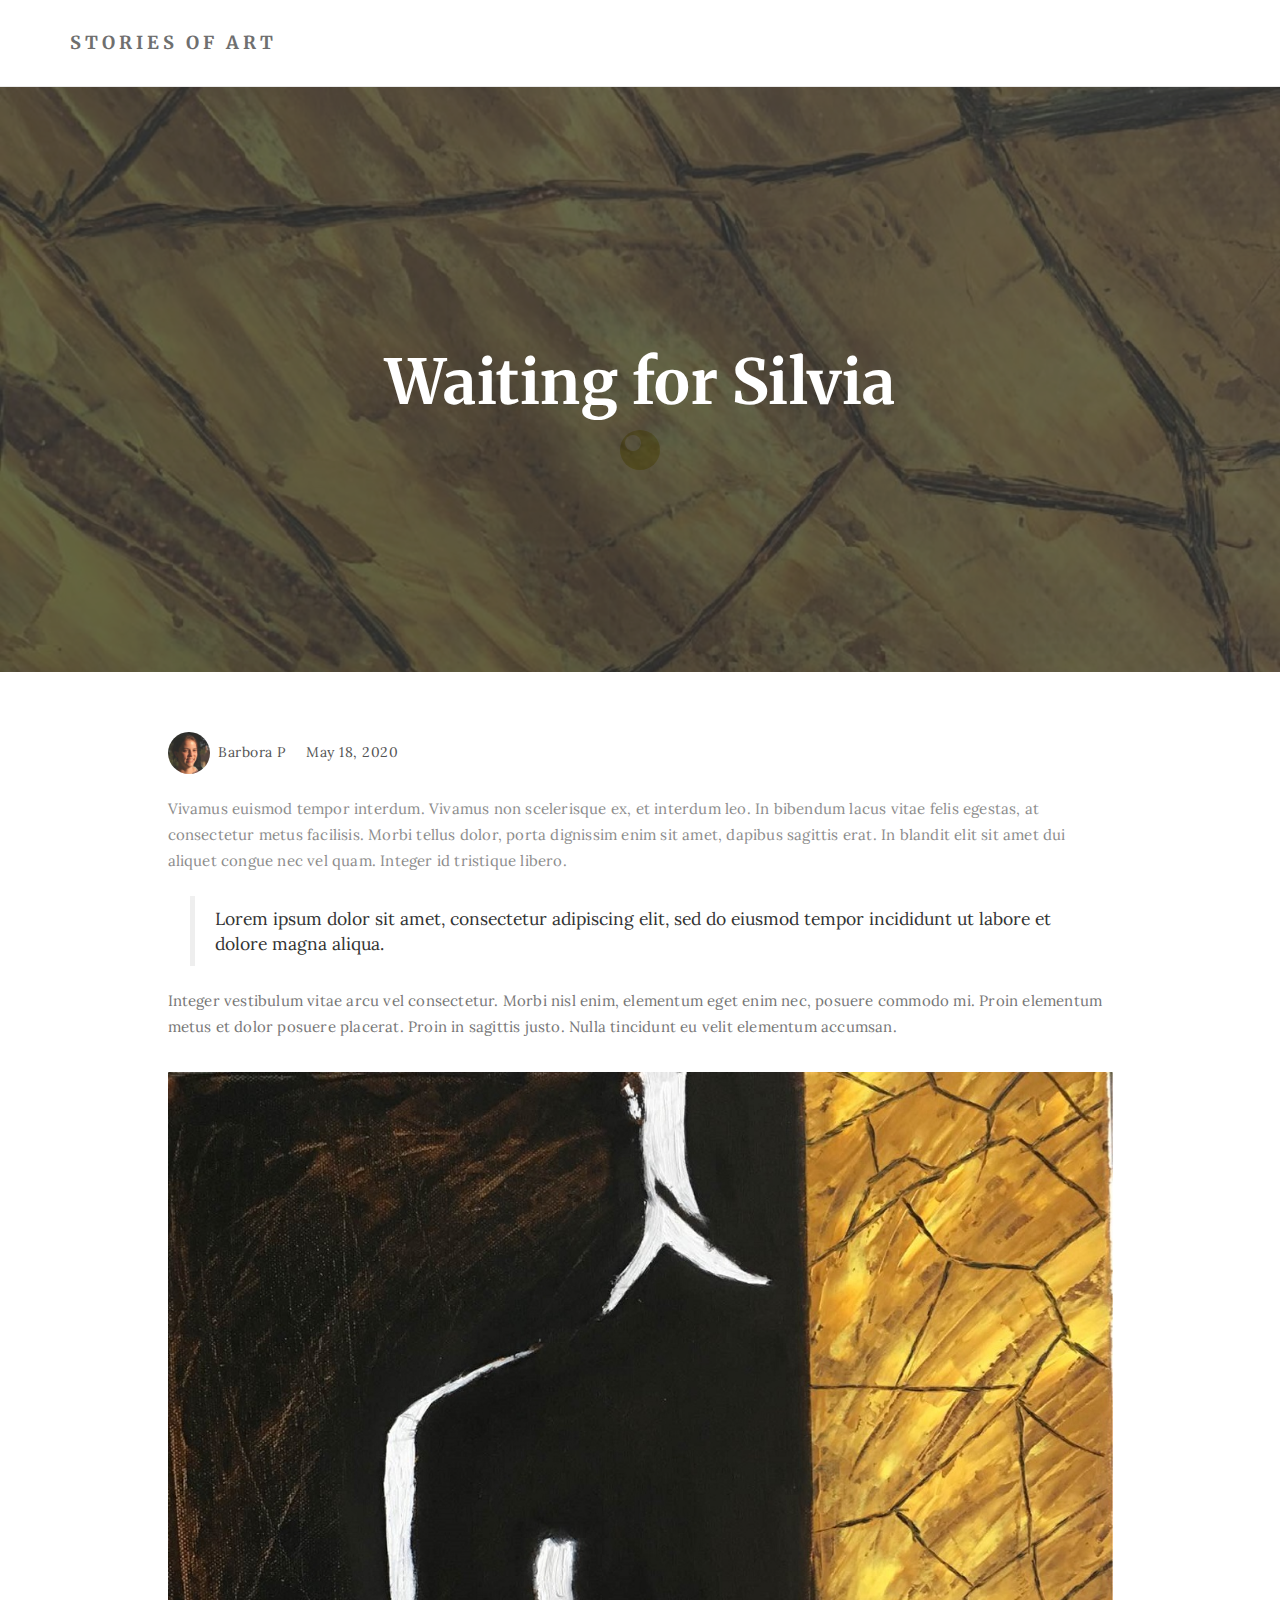
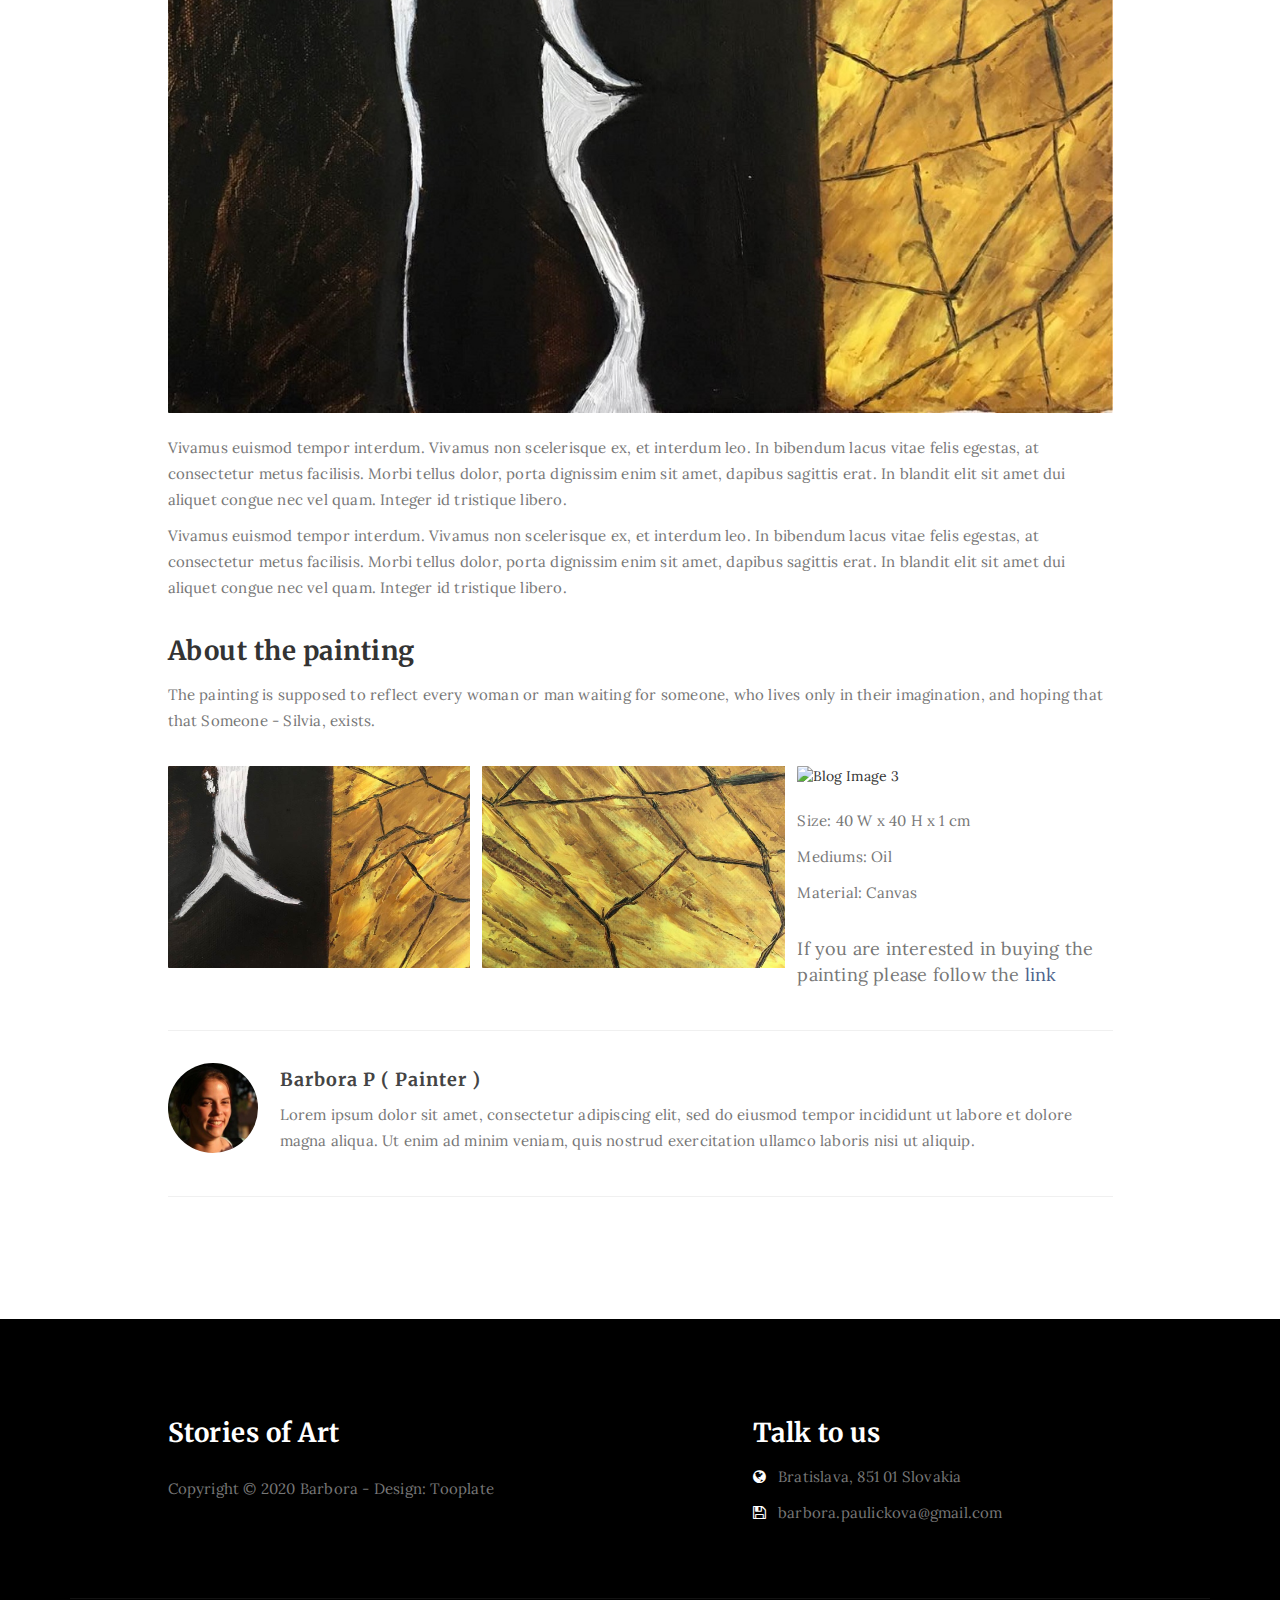
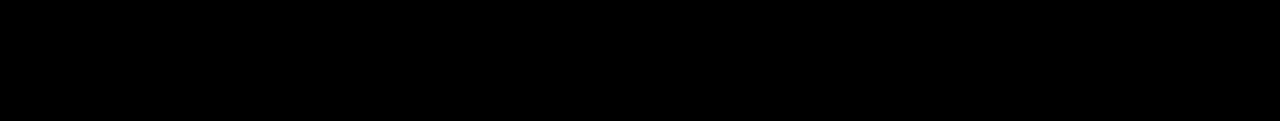
==== commit b89fd363: "Add files via upload" ====
--- a/waiting-for-silvia.html
+++ b/waiting-for-silvia.html
@@ -124,7 +124,7 @@
                             <img src="images/painting-1-blog-image2.jpg" class="img-responsive" alt="Blog Image 2">
                         </div>
                         <div class="col-md-4 col-sm-4">
-                            <img src="images/painting-1-blog-image3.jpg" class="img-responsive" alt="Blog Image 3">
+                            <img src="images/painting-1-blog-image4.jpg" class="img-responsive" alt="Blog Image 3">
                         </div>
                     </div>
                     <div class="details">
